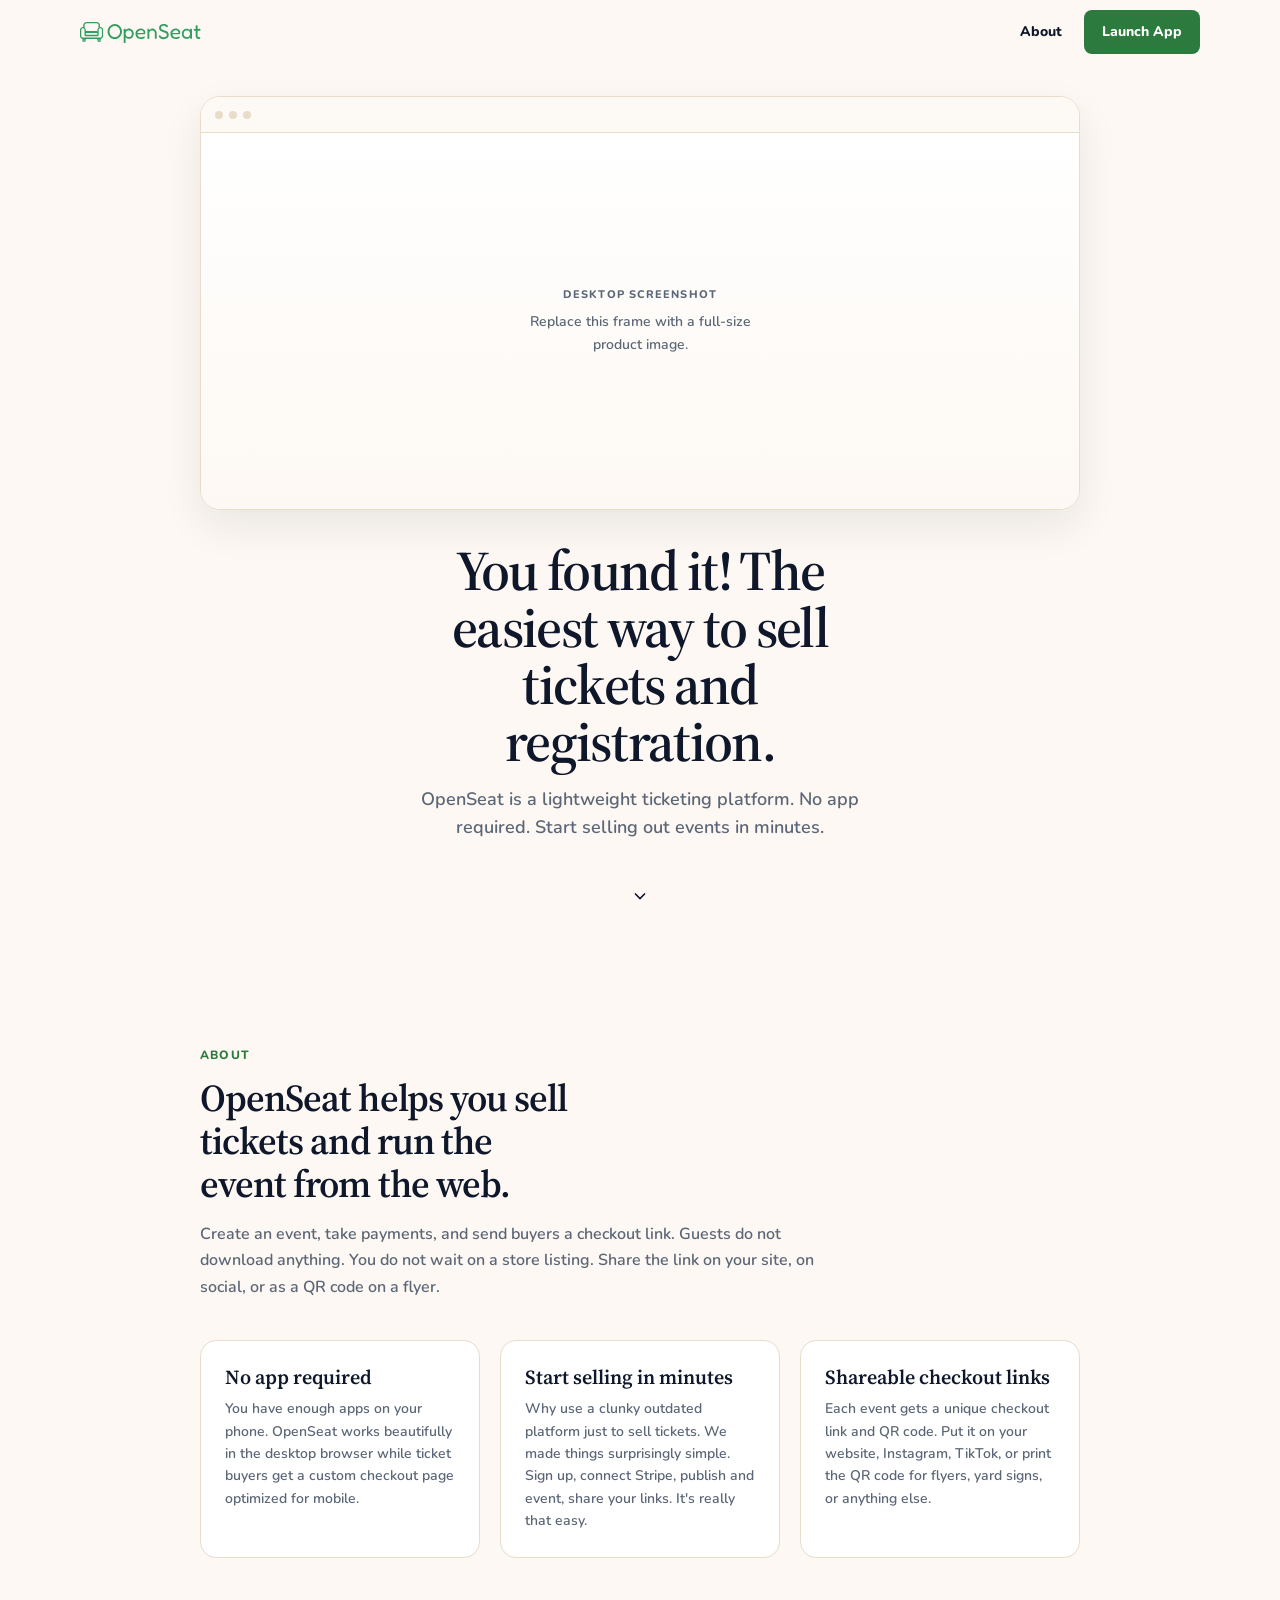
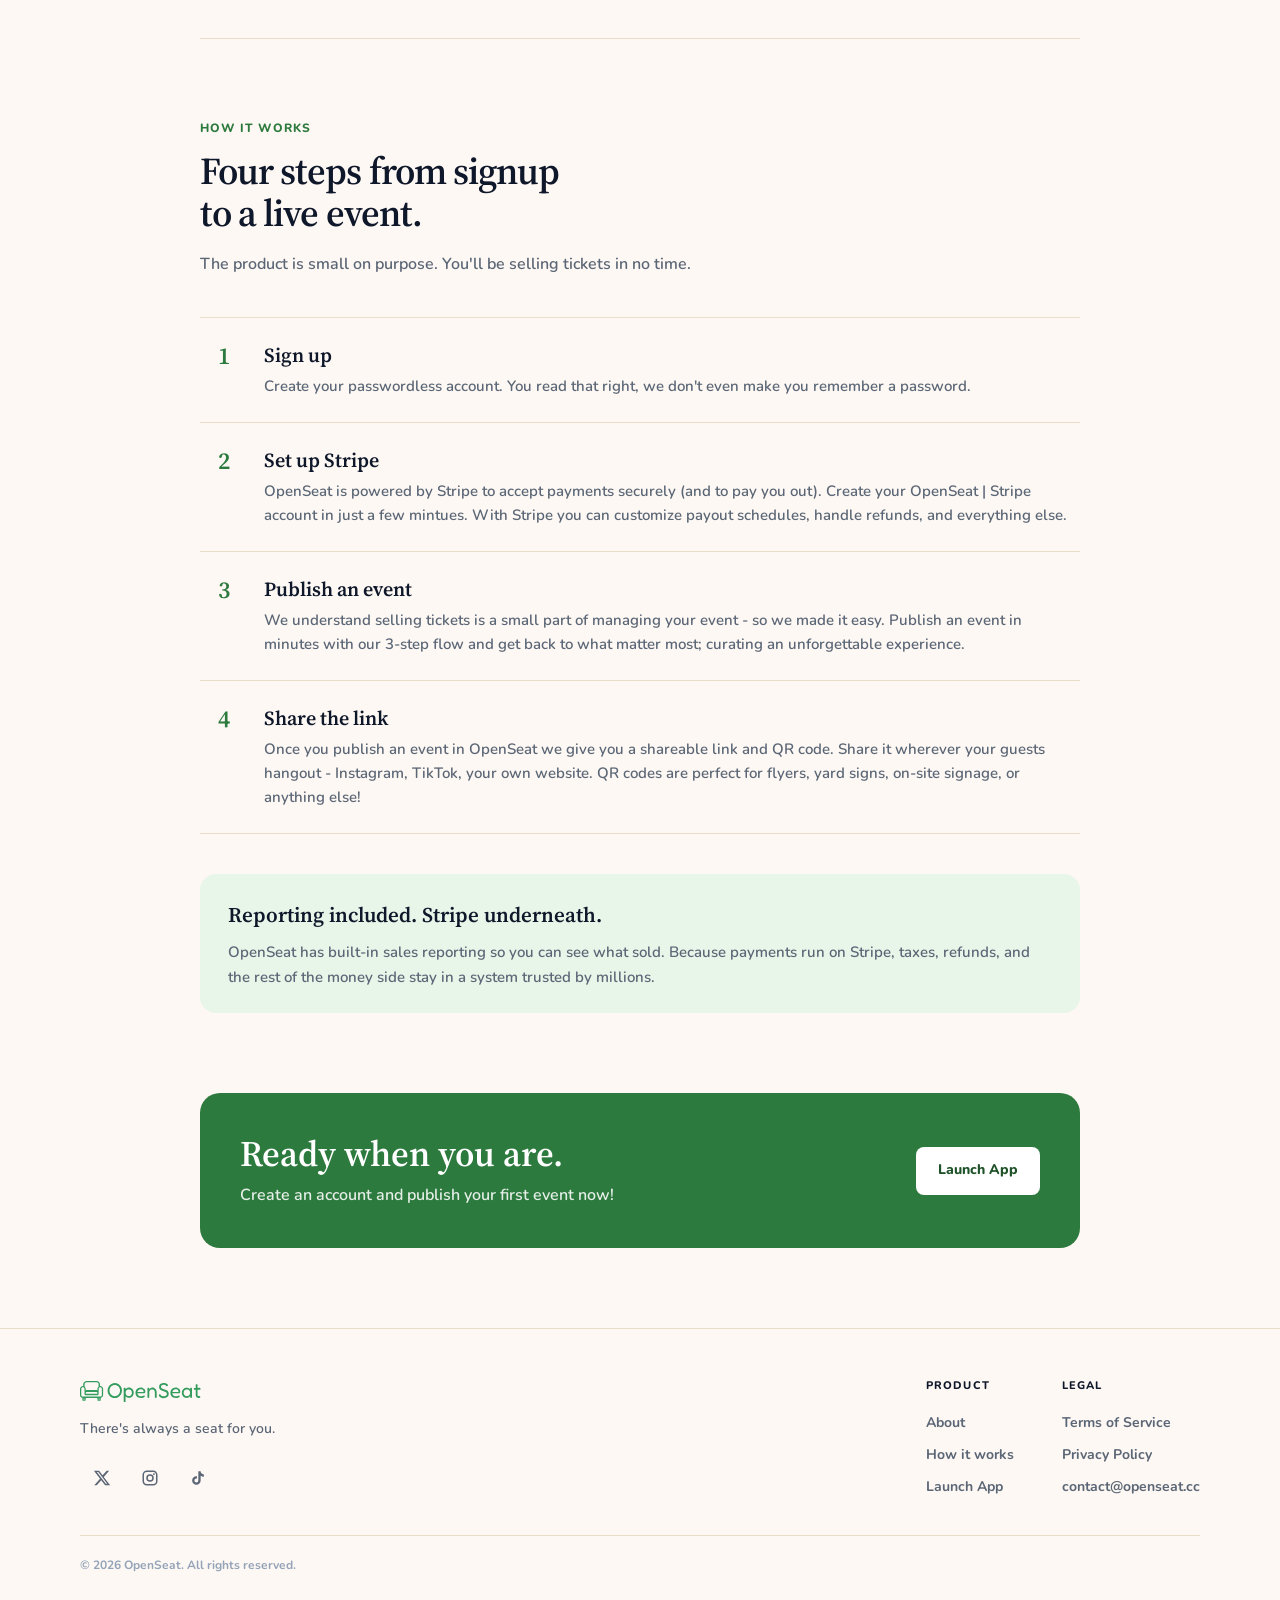
==== index.html @ 847817eb "Refresh homepage marketing copy and remove unused docs. Update hero, value props, and how-it-works t" ====
<!DOCTYPE html>
<html lang="en">
<head>
    <script async src="https://www.googletagmanager.com/gtag/js?id=G-BRN6K1R4JL"></script>
    <script>
      window.dataLayer = window.dataLayer || [];
      function gtag(){dataLayer.push(arguments);}
      gtag('js', new Date());
      gtag('config', 'G-BRN6K1R4JL');
    </script>
    <meta charset="UTF-8">
    <meta name="viewport" content="width=device-width, initial-scale=1.0">
    <meta name="description" content="OpenSeat is ticketing for event organizers. No app required. Start selling in minutes with shareable checkout links, powered by Stripe.">

    <meta property="og:type" content="website">
    <meta property="og:url" content="https://openseat.cc/">
    <meta property="og:title" content="OpenSeat — Sell tickets and registration">
    <meta property="og:description" content="Start selling tickets in minutes. Share checkout links for your events. Built-in reporting, powered by Stripe.">
    <meta property="og:image" content="https://openseat.cc/assets/images/og-image.png">
    <meta property="og:image:width" content="1200">
    <meta property="og:image:height" content="630">
    <meta property="og:site_name" content="OpenSeat">

    <meta name="twitter:card" content="summary_large_image">
    <meta name="twitter:url" content="https://openseat.cc/">
    <meta name="twitter:title" content="OpenSeat — Sell tickets and registration">
    <meta name="twitter:description" content="Start selling tickets in minutes. Share checkout links for your events. Built-in reporting, powered by Stripe.">
    <meta name="twitter:image" content="https://openseat.cc/assets/images/og-image.png">

    <title>OpenSeat — Sell tickets and registration. No app required.</title>

    <link rel="icon" type="image/x-icon" href="/favicon.ico">
    <link rel="icon" type="image/png" href="assets/images/Official.png">
    <link rel="apple-touch-icon" href="assets/images/Official.png">

    <link rel="preconnect" href="https://fonts.googleapis.com">
    <link rel="preconnect" href="https://fonts.gstatic.com" crossorigin>
    <link href="https://fonts.googleapis.com/css2?family=Nunito:wght@400;500;600;700;800&family=Source+Serif+Pro:ital,wght@0,400;0,600;0,700;1,400&display=swap" rel="stylesheet">
    <link rel="stylesheet" href="css/site.css">
    <link rel="stylesheet" href="css/home.css">
</head>
<body>
    <a class="skip-link" href="#about">Skip to content</a>

    <nav class="site-nav" aria-label="Primary">
        <div class="nav-inner">
            <a href="/" class="logo">
                <img src="assets/images/new_logo.svg" alt="OpenSeat">
            </a>
            <ul class="nav-actions">
                <li><a class="nav-link" href="#about">About</a></li>
                <li><a class="btn btn-primary" href="https://app.openseat.cc">Launch App</a></li>
            </ul>
        </div>
    </nav>

    <header class="hero">
        <div class="hero-shot" role="img" aria-label="Placeholder for a desktop screenshot of OpenSeat">
            <div class="hero-shot-chrome" aria-hidden="true">
                <span></span><span></span><span></span>
            </div>
            <div class="hero-shot-body">
                <p class="hero-shot-label">Desktop screenshot</p>
                <p class="hero-shot-hint">Replace this frame with a full-size product image.</p>
            </div>
        </div>
        <h1>You found it! The easiest way to sell tickets and registration.</h1>
        <p class="hero-lede">OpenSeat is a lightweight ticketing platform. No app required. Start selling out events in minutes.</p>
        <a class="scroll-hint" href="#about" aria-label="Scroll to about">
            <svg width="20" height="20" viewBox="0 0 24 24" fill="none" stroke="currentColor" stroke-width="2" aria-hidden="true">
                <path d="M6 9l6 6 6-6"/>
            </svg>
        </a>
    </header>

    <main>
        <section class="section" id="about">
            <p class="eyebrow">About</p>
            <h2>OpenSeat helps you sell tickets and run the event from the web.</h2>
            <p class="section-copy">Create an event, take payments, and send buyers a checkout link. Guests do not download anything. You do not wait on a store listing. Share the link on your site, on social, or as a QR code on a flyer.</p>

            <div class="value-grid">
                <article class="value-card">
                    <h3>No app required</h3>
                    <p>You have enough apps on your phone. OpenSeat works beautifully in the desktop browser while ticket buyers get a custom checkout page optimized for mobile. </p>
                </article>
                <article class="value-card">
                    <h3>Start selling in minutes</h3>
                    <p>Why use a clunky outdated platform just to sell tickets. We made things surprisingly simple. Sign up, connect Stripe, publish and event, share your links. It's really that easy.</p>
                </article>
                <article class="value-card">
                    <h3>Shareable checkout links</h3>
                    <p>Each event gets a unique checkout link and QR code. Put it on your website, Instagram, TikTok, or print the QR code for flyers, yard signs, or anything else.</p>
                </article>
            </div>
        </section>

        <section class="section" id="how">
            <p class="eyebrow">How it works</p>
            <h2>Four steps from signup to a live event.</h2>
            <p class="section-copy">The product is small on purpose. You'll be selling tickets in no time.</p>

            <ol class="steps">
                <li class="step">
                    <span class="step-num" aria-hidden="true">1</span>
                    <div>
                        <h3>Sign up</h3>
                        <p>Create your passwordless account. You read that right, we don't even make you remember a password.</p>
                    </div>
                </li>
                <li class="step">
                    <span class="step-num" aria-hidden="true">2</span>
                    <div>
                        <h3>Set up Stripe</h3>
                        <p>OpenSeat is powered by Stripe to accept payments securely (and to pay you out). Create your OpenSeat | Stripe account in just a few mintues. With Stripe you can customize payout schedules, handle refunds, and everything else.</p>
                    </div>
                </li>
                <li class="step">
                    <span class="step-num" aria-hidden="true">3</span>
                    <div>
                        <h3>Publish an event</h3>
                        <p>We understand selling tickets is a small part of managing your event - so we made it easy. Publish an event in minutes with our 3-step flow and get back to what matter most; curating an unforgettable experience.</p>
                    </div>
                </li>
                <li class="step">
                    <span class="step-num" aria-hidden="true">4</span>
                    <div>
                        <h3>Share the link</h3>
                        <p>Once you publish an event in OpenSeat we give you a shareable link and QR code. Share it wherever your guests hangout - Instagram, TikTok, your own website. QR codes are perfect for flyers, yard signs, on-site signage, or anything else!</p>
                    </div>
                </li>
            </ol>

            <aside class="stripe-note">
                <h3>Reporting included. Stripe underneath.</h3>
                <p>OpenSeat has built-in sales reporting so you can see what sold. Because payments run on Stripe, taxes, refunds, and the rest of the money side stay in a system trusted by millions.</p>
            </aside>
        </section>

        <section class="cta-band" aria-labelledby="cta-heading">
            <div>
                <h2 id="cta-heading">Ready when you are.</h2>
                <p>Create an account and publish your first event now!</p>
            </div>
            <a class="btn btn-primary btn-lg" href="https://app.openseat.cc">Launch App</a>
        </section>
    </main>

    <footer class="site-footer">
        <div class="footer-inner">
            <div class="footer-brand">
                <a href="/" class="logo">
                    <img src="assets/images/new_logo.svg" alt="OpenSeat">
                </a>
                <p>There's always a seat for you.</p>
                <div class="social-links">
                    <a href="https://x.com/OpenSeatHQ" aria-label="OpenSeat on X">
                        <svg width="18" height="18" viewBox="0 0 24 24" fill="currentColor" aria-hidden="true">
                            <path d="M18.244 2.25h3.308l-7.227 8.26 8.502 11.24H16.17l-5.214-6.817L4.99 21.75H1.68l7.73-8.835L1.254 2.25H8.08l4.713 6.231zm-1.161 17.52h1.833L7.084 4.126H5.117z"/>
                        </svg>
                    </a>
                    <a href="https://www.instagram.com/openseatofficial/" aria-label="OpenSeat on Instagram">
                        <svg width="18" height="18" viewBox="0 0 24 24" fill="currentColor" aria-hidden="true">
                            <path d="M7.8,2H16.2C19.4,2 22,4.6 22,7.8V16.2A5.8,5.8 0 0,1 16.2,22H7.8C4.6,22 2,19.4 2,16.2V7.8A5.8,5.8 0 0,1 7.8,2M7.6,4A3.6,3.6 0 0,0 4,7.6V16.4C4,18.39 5.61,20 7.6,20H16.4A3.6,3.6 0 0,0 20,16.4V7.6C20,5.61 18.39,4 16.4,4H7.6M17.25,5.5A1.25,1.25 0 0,1 18.5,6.75A1.25,1.25 0 0,1 17.25,8A1.25,1.25 0 0,1 16,6.75A1.25,1.25 0 0,1 17.25,5.5M12,7A5,5 0 0,1 17,12A5,5 0 0,1 12,17A5,5 0 0,1 7,12A5,5 0 0,1 12,7M12,9A3,3 0 0,0 9,12A3,3 0 0,0 12,15A3,3 0 0,0 15,12A3,3 0 0,0 12,9Z"/>
                        </svg>
                    </a>
                    <a href="http://www.tiktok.com/@openseathq" aria-label="OpenSeat on TikTok">
                        <svg width="18" height="18" viewBox="0 0 24 24" fill="currentColor" aria-hidden="true">
                            <path d="M16.6 5.82s.51.5 0 0A4.278 4.278 0 0 1 15.54 3h-3.09v12.4a2.592 2.592 0 0 1-2.59 2.5c-1.42 0-2.6-1.16-2.6-2.6 0-1.72 1.66-3.01 3.37-2.48V9.66c-3.45-.46-6.47 2.22-6.47 5.64 0 3.33 2.76 5.7 5.69 5.7 3.14 0 5.69-2.55 5.69-5.7V9.01a7.35 7.35 0 0 0 4.3 1.38V7.3s-1.88.09-3.24-1.48z"/>
                        </svg>
                    </a>
                </div>
            </div>
            <div class="footer-links">
                <div class="footer-col">
                    <h2>Product</h2>
                    <ul>
                        <li><a href="#about">About</a></li>
                        <li><a href="#how">How it works</a></li>
                        <li><a href="https://app.openseat.cc">Launch App</a></li>
                    </ul>
                </div>
                <div class="footer-col">
                    <h2>Legal</h2>
                    <ul>
                        <li><a href="terms-of-service.html">Terms of Service</a></li>
                        <li><a href="privacy-policy.html">Privacy Policy</a></li>
                        <li><a href="mailto:contact@openseat.cc">contact@openseat.cc</a></li>
                    </ul>
                </div>
            </div>
        </div>
        <p class="footer-bottom">© 2026 OpenSeat. All rights reserved.</p>
    </footer>
</body>
</html>
---- css/site.css ----
/* OpenSeat marketing site — tokens from docs/OPENSEAT_DESIGN_SYSTEM.md */

:root {
    --green-700: #1f5229;
    --green-600: #2d7a3e;
    --green-100: #e8f5e9;
    --blue-600: #2563eb;
    --blue-050: #eff6ff;
    --cream-050: #fdf8f3;
    --white: #ffffff;
    --ink-900: #0f172a;
    --slate-600: #5b6676;
    --slate-400: #94a3b8;
    --sand-200: #e7ddc9;
    --control-border: #8290a3;

    --bg: var(--cream-050);
    --surface: var(--white);
    --text: var(--ink-900);
    --text-secondary: var(--slate-600);
    --primary: var(--green-600);
    --primary-dark: var(--green-700);
    --link: var(--blue-600);
    --border: var(--sand-200);

    --radius-control: 8px;
    --radius-card: 16px;
    --radius-panel: 20px;

    --font-serif: "Source Serif Pro", Georgia, serif;
    --font-sans: "Nunito", system-ui, sans-serif;

    --nav-h: 64px;
    --space-page: clamp(1.25rem, 5vw, 3rem);
}

*,
*::before,
*::after {
    box-sizing: border-box;
    margin: 0;
    padding: 0;
}

html {
    scroll-behavior: smooth;
}

@media (prefers-reduced-motion: reduce) {
    html {
        scroll-behavior: auto;
    }

    *,
    *::before,
    *::after {
        animation-duration: 0.01ms !important;
        animation-iteration-count: 1 !important;
        transition-duration: 0.01ms !important;
        scroll-behavior: auto !important;
    }
}

body {
    min-width: 320px;
    color: var(--text);
    background: var(--bg);
    font-family: var(--font-sans);
    font-size: 16px;
    font-weight: 600;
    line-height: 1.6;
}

img {
    max-width: 100%;
    height: auto;
}

a {
    color: inherit;
}

.skip-link {
    position: fixed;
    top: 10px;
    left: 12px;
    z-index: 5000;
    padding: 10px 14px;
    border-radius: var(--radius-control);
    color: var(--white);
    background: var(--link);
    font-size: 13px;
    font-weight: 800;
    text-decoration: none;
    transform: translateY(-160%);
    transition: transform 120ms ease;
}

.skip-link:focus {
    transform: translateY(0);
}

:focus-visible {
    outline: 2px solid var(--link);
    outline-offset: 3px;
}

.site-nav {
    position: fixed;
    top: 0;
    left: 0;
    right: 0;
    z-index: 100;
    height: var(--nav-h);
    background: color-mix(in srgb, var(--bg) 88%, transparent);
    backdrop-filter: blur(12px);
}

.nav-inner {
    display: flex;
    align-items: center;
    justify-content: space-between;
    width: min(1120px, calc(100% - 2 * var(--space-page)));
    height: 100%;
    margin: 0 auto;
}

.logo {
    display: flex;
    align-items: center;
    text-decoration: none;
}

.logo img {
    height: 28px;
    width: auto;
}

.nav-actions {
    display: flex;
    align-items: center;
    gap: 8px;
    list-style: none;
}

.nav-link {
    display: inline-flex;
    align-items: center;
    min-height: 44px;
    padding: 0 14px;
    color: var(--text);
    font-size: 14px;
    font-weight: 800;
    text-decoration: none;
    border-radius: var(--radius-control);
    transition: color 180ms ease, background 180ms ease;
}

.nav-link:hover {
    color: var(--primary);
    background: color-mix(in srgb, var(--green-100) 70%, transparent);
}

.btn {
    display: inline-flex;
    align-items: center;
    justify-content: center;
    min-height: 44px;
    padding: 0 18px;
    border: 0;
    border-radius: var(--radius-control);
    font-family: var(--font-sans);
    font-size: 14px;
    font-weight: 800;
    line-height: 1.2;
    text-decoration: none;
    cursor: pointer;
    transition: background 160ms ease, color 160ms ease, transform 160ms ease;
}

.btn:active {
    transform: translateY(1px);
}

.btn-primary {
    color: var(--white);
    background: var(--primary);
}

.btn-primary:hover {
    background: var(--primary-dark);
    color: var(--white);
}

.btn-lg {
    min-height: 48px;
    padding: 0 22px;
}

.site-footer {
    padding: 48px var(--space-page) 32px;
    border-top: 1px solid var(--border);
}

.footer-inner {
    display: flex;
    flex-wrap: wrap;
    align-items: flex-start;
    justify-content: space-between;
    gap: 32px;
    width: min(1120px, 100%);
    margin: 0 auto;
}

.footer-brand p {
    max-width: 36ch;
    margin-top: 12px;
    color: var(--text-secondary);
    font-size: 14px;
    line-height: 1.65;
}

.footer-links {
    display: flex;
    flex-wrap: wrap;
    gap: 32px 48px;
}

.footer-col h2 {
    margin-bottom: 12px;
    color: var(--text);
    font-family: var(--font-sans);
    font-size: 11px;
    font-weight: 800;
    letter-spacing: 0.1em;
    text-transform: uppercase;
}

.footer-col ul {
    list-style: none;
}

.footer-col a {
    display: inline-flex;
    align-items: center;
    min-height: 32px;
    color: var(--text-secondary);
    font-size: 14px;
    font-weight: 700;
    text-decoration: none;
    transition: color 160ms ease;
}

.footer-col a:hover {
    color: var(--primary);
}

.social-links {
    display: flex;
    gap: 4px;
    margin-top: 16px;
}

.social-links a {
    display: inline-flex;
    align-items: center;
    justify-content: center;
    width: 44px;
    height: 44px;
    color: var(--text-secondary);
    border-radius: var(--radius-control);
    transition: color 160ms ease, background 160ms ease;
}

.social-links a:hover {
    color: var(--primary);
    background: var(--green-100);
}

.footer-bottom {
    width: min(1120px, 100%);
    margin: 32px auto 0;
    padding-top: 20px;
    border-top: 1px solid var(--border);
    color: var(--slate-400);
    font-size: 12px;
    font-weight: 700;
}

.legal-main {
    width: min(760px, calc(100% - 2 * var(--space-page)));
    margin: 0 auto;
    padding: calc(var(--nav-h) + 48px) 0 80px;
}

.legal-main h1 {
    margin-bottom: 8px;
    font-family: var(--font-serif);
    font-size: clamp(30px, 5vw, 38px);
    font-weight: 600;
    line-height: 1.08;
    letter-spacing: -0.025em;
}

.legal-main .meta,
.legal-main .effective-date {
    margin-bottom: 32px;
    color: var(--text-secondary);
    font-size: 14px;
}

.legal-main strong {
    color: var(--text);
}

.legal-main h2 {
    margin: 32px 0 12px;
    font-family: var(--font-serif);
    font-size: 22px;
    font-weight: 600;
    line-height: 1.25;
}

.legal-main h3 {
    margin: 24px 0 8px;
    font-family: var(--font-serif);
    font-size: 18px;
    font-weight: 600;
}

.legal-main p,
.legal-main li {
    color: var(--text-secondary);
    font-size: 15px;
    line-height: 1.65;
}

.legal-main p + p,
.legal-main ul {
    margin-top: 12px;
}

.legal-main ul,
.legal-main ol {
    padding-left: 1.25rem;
}

.legal-main a {
    color: var(--link);
}

.tos-tabs {
    display: flex;
    flex-wrap: wrap;
    gap: 8px;
    margin-bottom: 24px;
}

.tos-tab-btn {
    min-height: 44px;
    padding: 0 16px;
    border: 1px solid var(--border);
    border-radius: var(--radius-control);
    background: var(--surface);
    color: var(--text);
    font-family: var(--font-sans);
    font-size: 14px;
    font-weight: 800;
    cursor: pointer;
}

.tos-tab-btn:hover {
    border-color: var(--primary);
    color: var(--primary);
}

.tos-tab-btn.active,
.tos-tab-btn.is-active,
.tos-tab-btn[aria-selected="true"] {
    color: var(--white);
    background: var(--primary);
    border-color: var(--primary);
}

.tos-tab-btn.active:hover,
.tos-tab-btn.is-active:hover,
.tos-tab-btn[aria-selected="true"]:hover {
    color: var(--white);
    background: var(--primary-dark);
    border-color: var(--primary-dark);
}

.tos-content {
    display: none;
}

.tos-content.active,
.tos-content.is-active {
    display: block;
}
---- css/home.css ----
/* Homepage composition */

.hero {
    display: flex;
    flex-direction: column;
    align-items: center;
    justify-content: center;
    min-height: 100svh;
    padding: calc(var(--nav-h) + 32px) var(--space-page) 48px;
    text-align: center;
}

.hero-shot {
    width: min(880px, 100%);
    height: min(46svh, 420px);
    overflow: hidden;
    border: 1px solid var(--border);
    border-radius: var(--radius-panel);
    background: var(--surface);
    box-shadow: 0 16px 40px rgba(15, 23, 42, 0.08);
}

.hero-shot-chrome {
    display: flex;
    align-items: center;
    gap: 6px;
    height: 36px;
    padding: 0 14px;
    border-bottom: 1px solid var(--border);
    background: color-mix(in srgb, var(--cream-050) 80%, var(--white));
}

.hero-shot-chrome span {
    width: 8px;
    height: 8px;
    border-radius: 50%;
    background: var(--sand-200);
}

.hero-shot-body {
    display: flex;
    flex-direction: column;
    align-items: center;
    justify-content: center;
    gap: 8px;
    height: calc(100% - 36px);
    color: var(--slate-600);
    background:
        linear-gradient(180deg, var(--white) 0%, var(--cream-050) 100%);
}

.hero-shot-body img {
    width: 100%;
    height: 100%;
    object-fit: cover;
    object-position: top center;
}

.hero-shot-label {
    font-size: 11px;
    font-weight: 800;
    letter-spacing: 0.1em;
    text-transform: uppercase;
}

.hero-shot-hint {
    max-width: 28ch;
    font-size: 14px;
    font-weight: 600;
}

.hero h1 {
    max-width: 18ch;
    margin-top: 32px;
    font-family: var(--font-serif);
    font-size: clamp(40px, 7vw, 56px);
    font-weight: 600;
    line-height: 1.02;
    letter-spacing: -0.03em;
}

.hero-lede {
    max-width: 42ch;
    margin-top: 16px;
    color: var(--text-secondary);
    font-size: clamp(16px, 2vw, 18px);
    line-height: 1.55;
}

.scroll-hint {
    display: inline-flex;
    align-items: center;
    justify-content: center;
    width: 44px;
    height: 44px;
    margin-top: 32px;
    color: var(--text);
    text-decoration: none;
    transition: color 160ms ease, transform 160ms ease;
}

.scroll-hint:hover {
    color: var(--primary);
    transform: translateY(3px);
}

.scroll-hint svg {
    animation: hint-bob 1.8s ease-in-out infinite;
}

@keyframes hint-bob {
    0%,
    100% {
        transform: translateY(0);
    }
    50% {
        transform: translateY(5px);
    }
}

.section {
    width: min(880px, calc(100% - 2 * var(--space-page)));
    margin: 0 auto;
    padding: 80px 0;
    scroll-margin-top: calc(var(--nav-h) + 16px);
}

.section + .section {
    border-top: 1px solid var(--border);
}

.eyebrow {
    color: var(--primary);
    font-size: 12px;
    font-weight: 800;
    letter-spacing: 0.1em;
    text-transform: uppercase;
}

.section h2 {
    max-width: 20ch;
    margin-top: 12px;
    font-family: var(--font-serif);
    font-size: clamp(28px, 4vw, 38px);
    font-weight: 600;
    line-height: 1.12;
    letter-spacing: -0.025em;
}

.section-copy {
    max-width: 62ch;
    margin-top: 16px;
    color: var(--text-secondary);
    font-size: 16px;
    line-height: 1.65;
}

.value-grid {
    display: grid;
    gap: 16px;
    margin-top: 40px;
}

@media (min-width: 720px) {
    .value-grid {
        grid-template-columns: repeat(3, 1fr);
        gap: 20px;
    }
}

.value-card {
    padding: 24px;
    border: 1px solid var(--border);
    border-radius: var(--radius-card);
    background: var(--surface);
}

.value-card h3 {
    font-family: var(--font-serif);
    font-size: 20px;
    font-weight: 600;
    line-height: 1.25;
}

.value-card p {
    margin-top: 8px;
    color: var(--text-secondary);
    font-size: 14px;
    line-height: 1.6;
}

.steps {
    display: grid;
    gap: 0;
    margin-top: 40px;
    counter-reset: step;
}

.step {
    display: grid;
    grid-template-columns: 48px 1fr;
    gap: 16px;
    padding: 24px 0;
    border-top: 1px solid var(--border);
}

.step:last-child {
    border-bottom: 1px solid var(--border);
}

.step-num {
    display: flex;
    align-items: flex-start;
    justify-content: center;
    color: var(--primary);
    font-family: var(--font-serif);
    font-size: 24px;
    font-weight: 600;
    line-height: 1.2;
}

.step h3 {
    font-family: var(--font-serif);
    font-size: 20px;
    font-weight: 600;
    line-height: 1.3;
}

.step p {
    margin-top: 6px;
    color: var(--text-secondary);
    font-size: 15px;
    line-height: 1.6;
}

.stripe-note {
    margin-top: 40px;
    padding: 24px 28px;
    border-radius: var(--radius-card);
    background: var(--green-100);
}

.stripe-note h3 {
    font-family: var(--font-serif);
    font-size: 21px;
    font-weight: 600;
}

.stripe-note p {
    margin-top: 8px;
    color: var(--text-secondary);
    font-size: 15px;
    line-height: 1.65;
}

.cta-band {
    display: flex;
    flex-direction: column;
    align-items: flex-start;
    gap: 20px;
    width: min(880px, calc(100% - 2 * var(--space-page)));
    margin: 0 auto 80px;
    padding: 40px;
    border-radius: var(--radius-panel);
    background: var(--green-600);
    color: var(--white);
}

.cta-band h2 {
    font-family: var(--font-serif);
    font-size: clamp(28px, 4vw, 36px);
    font-weight: 600;
    line-height: 1.15;
}

.cta-band p {
    max-width: 46ch;
    margin-top: 8px;
    color: rgba(255, 255, 255, 0.88);
    font-size: 16px;
}

.cta-band .btn-primary {
    color: var(--green-700);
    background: var(--white);
}

.cta-band .btn-primary:hover {
    color: var(--green-700);
    background: var(--green-100);
}

@media (min-width: 640px) {
    .cta-band {
        flex-direction: row;
        align-items: center;
        justify-content: space-between;
    }
}
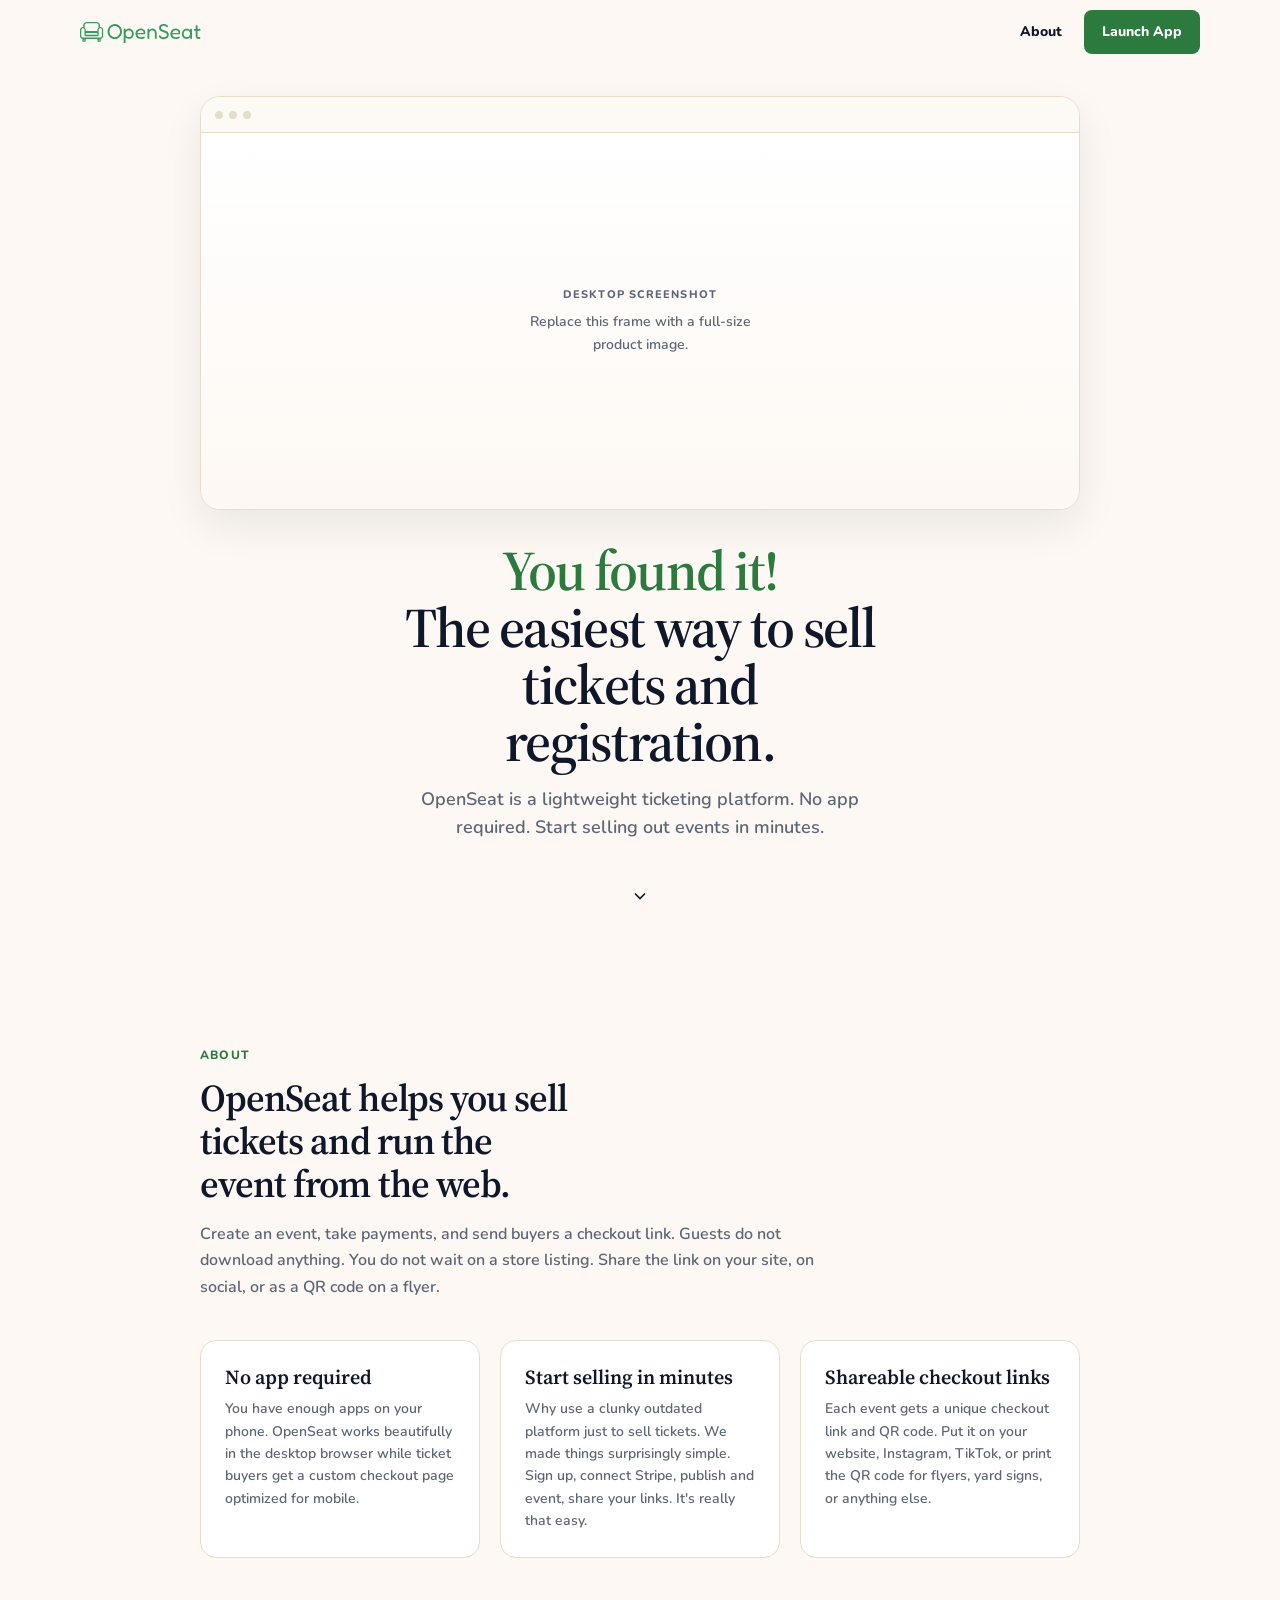
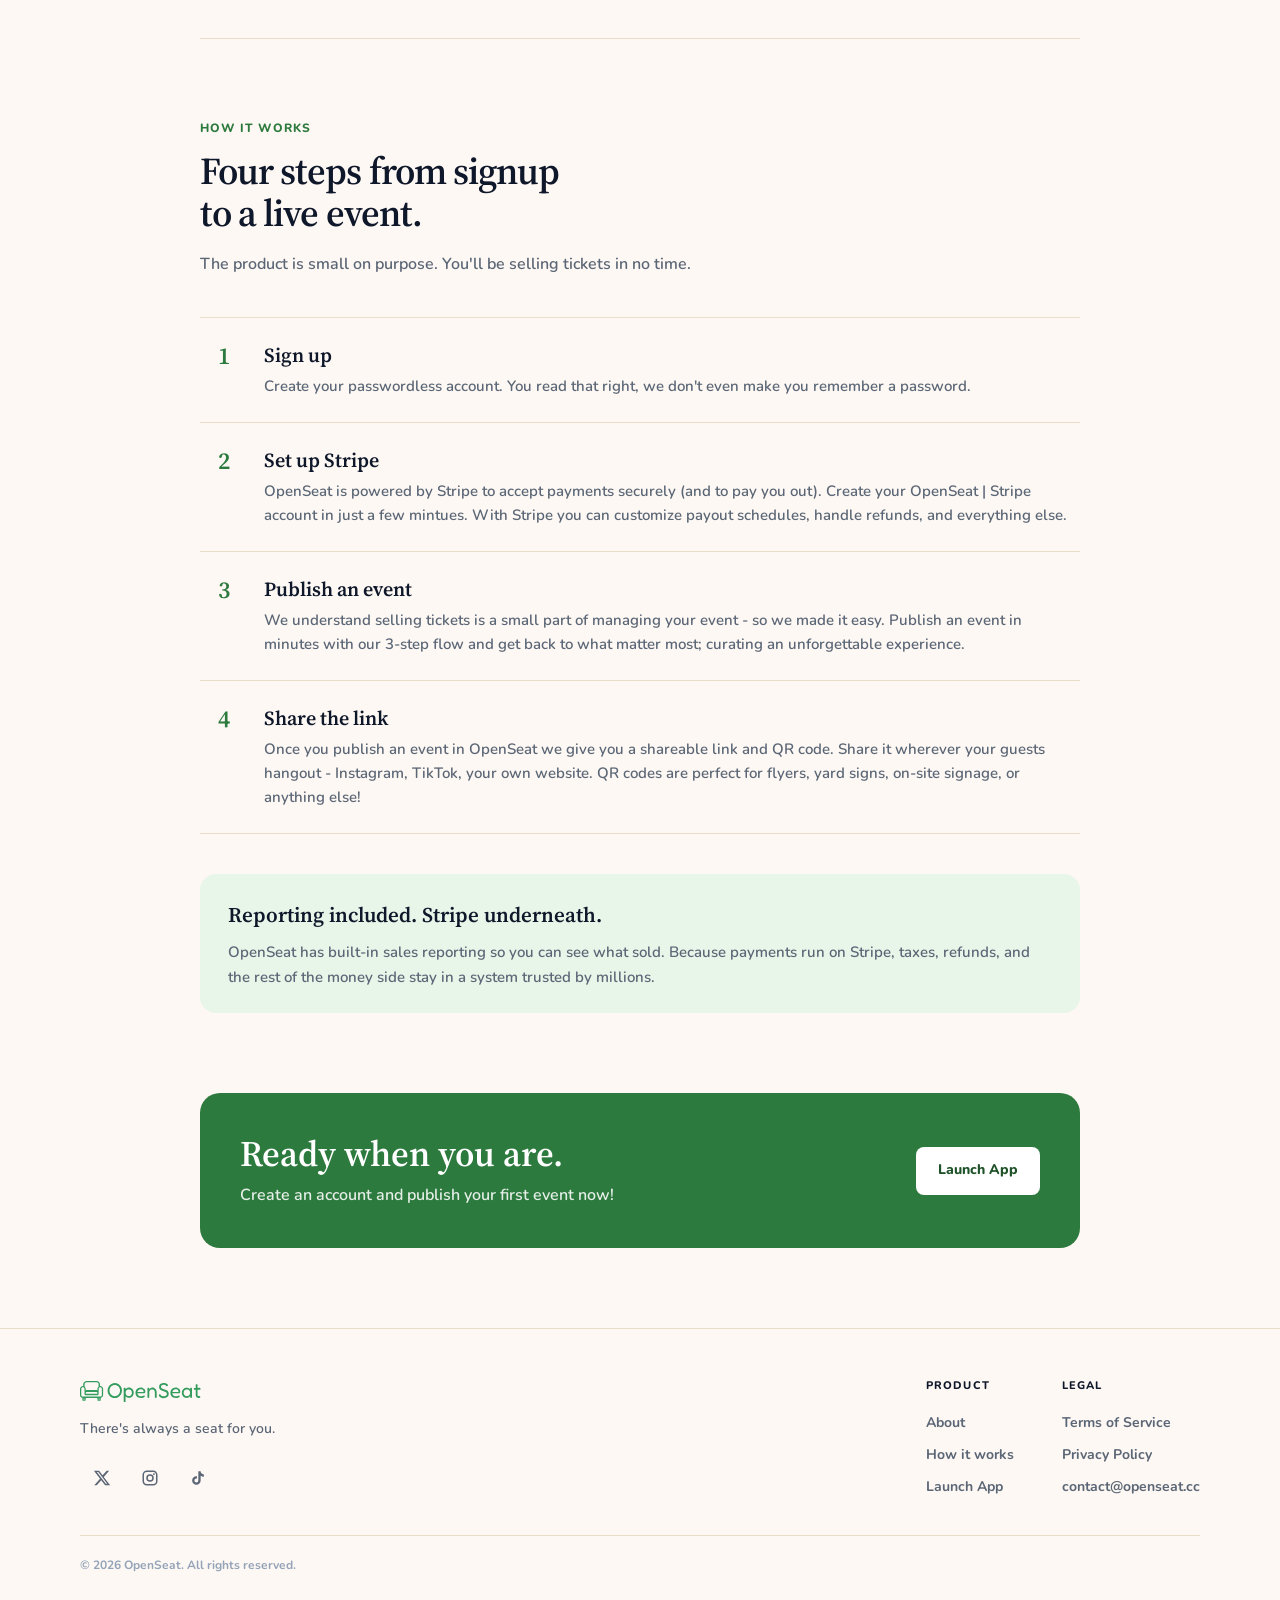
==== commit b13d2ef1: "Style the hero kicker as a green headline line. Split "You found it!" onto its own line in primary g" ====
--- a/index.html
+++ b/index.html
@@ -64,7 +64,10 @@
                 <p class="hero-shot-hint">Replace this frame with a full-size product image.</p>
             </div>
         </div>
-        <h1>You found it! The easiest way to sell tickets and registration.</h1>
+        <h1>
+            <span class="hero-kicker">You found it!</span>
+            The easiest way to sell tickets and registration.
+        </h1>
         <p class="hero-lede">OpenSeat is a lightweight ticketing platform. No app required. Start selling out events in minutes.</p>
         <a class="scroll-hint" href="#about" aria-label="Scroll to about">
             <svg width="20" height="20" viewBox="0 0 24 24" fill="none" stroke="currentColor" stroke-width="2" aria-hidden="true">
--- a/css/home.css
+++ b/css/home.css
@@ -77,6 +77,11 @@
     font-weight: 600;
     line-height: 1.02;
     letter-spacing: -0.03em;
+}
+
+.hero-kicker {
+    display: block;
+    color: var(--primary);
 }
 
 .hero-lede {
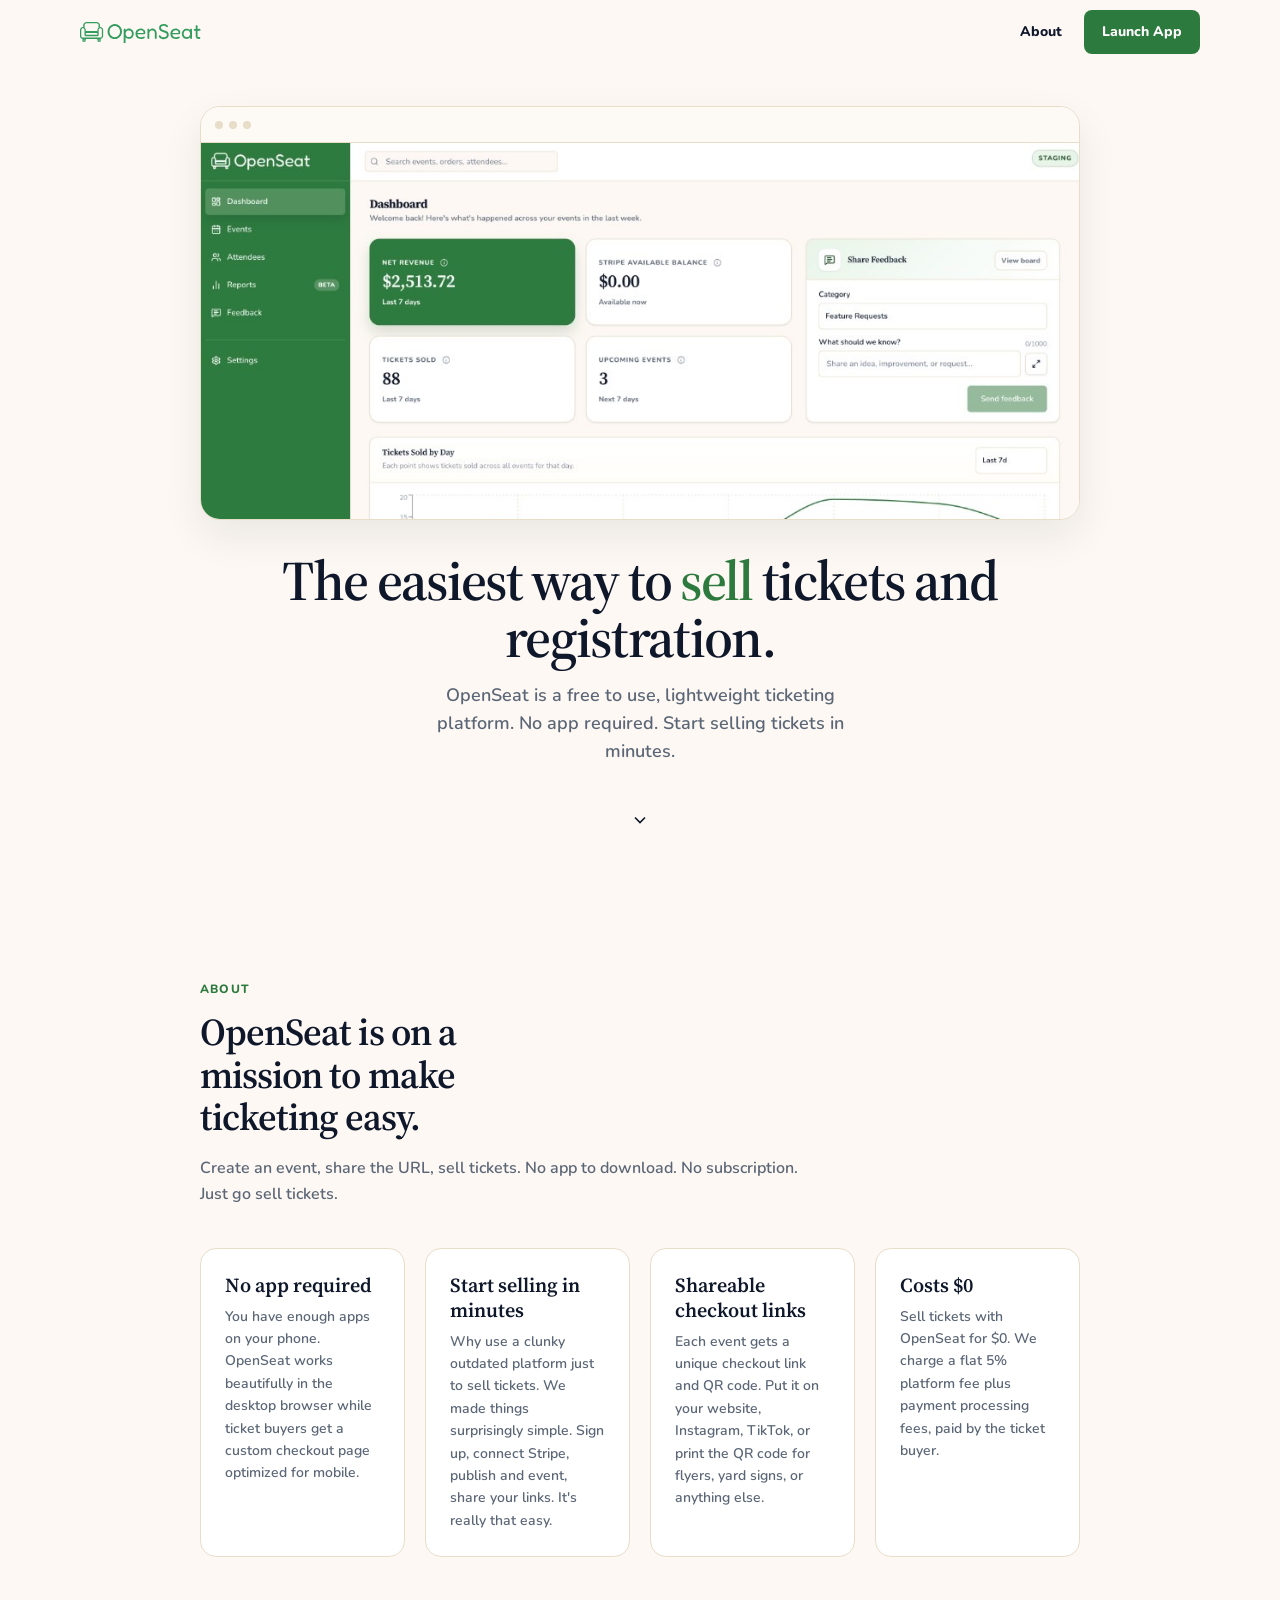
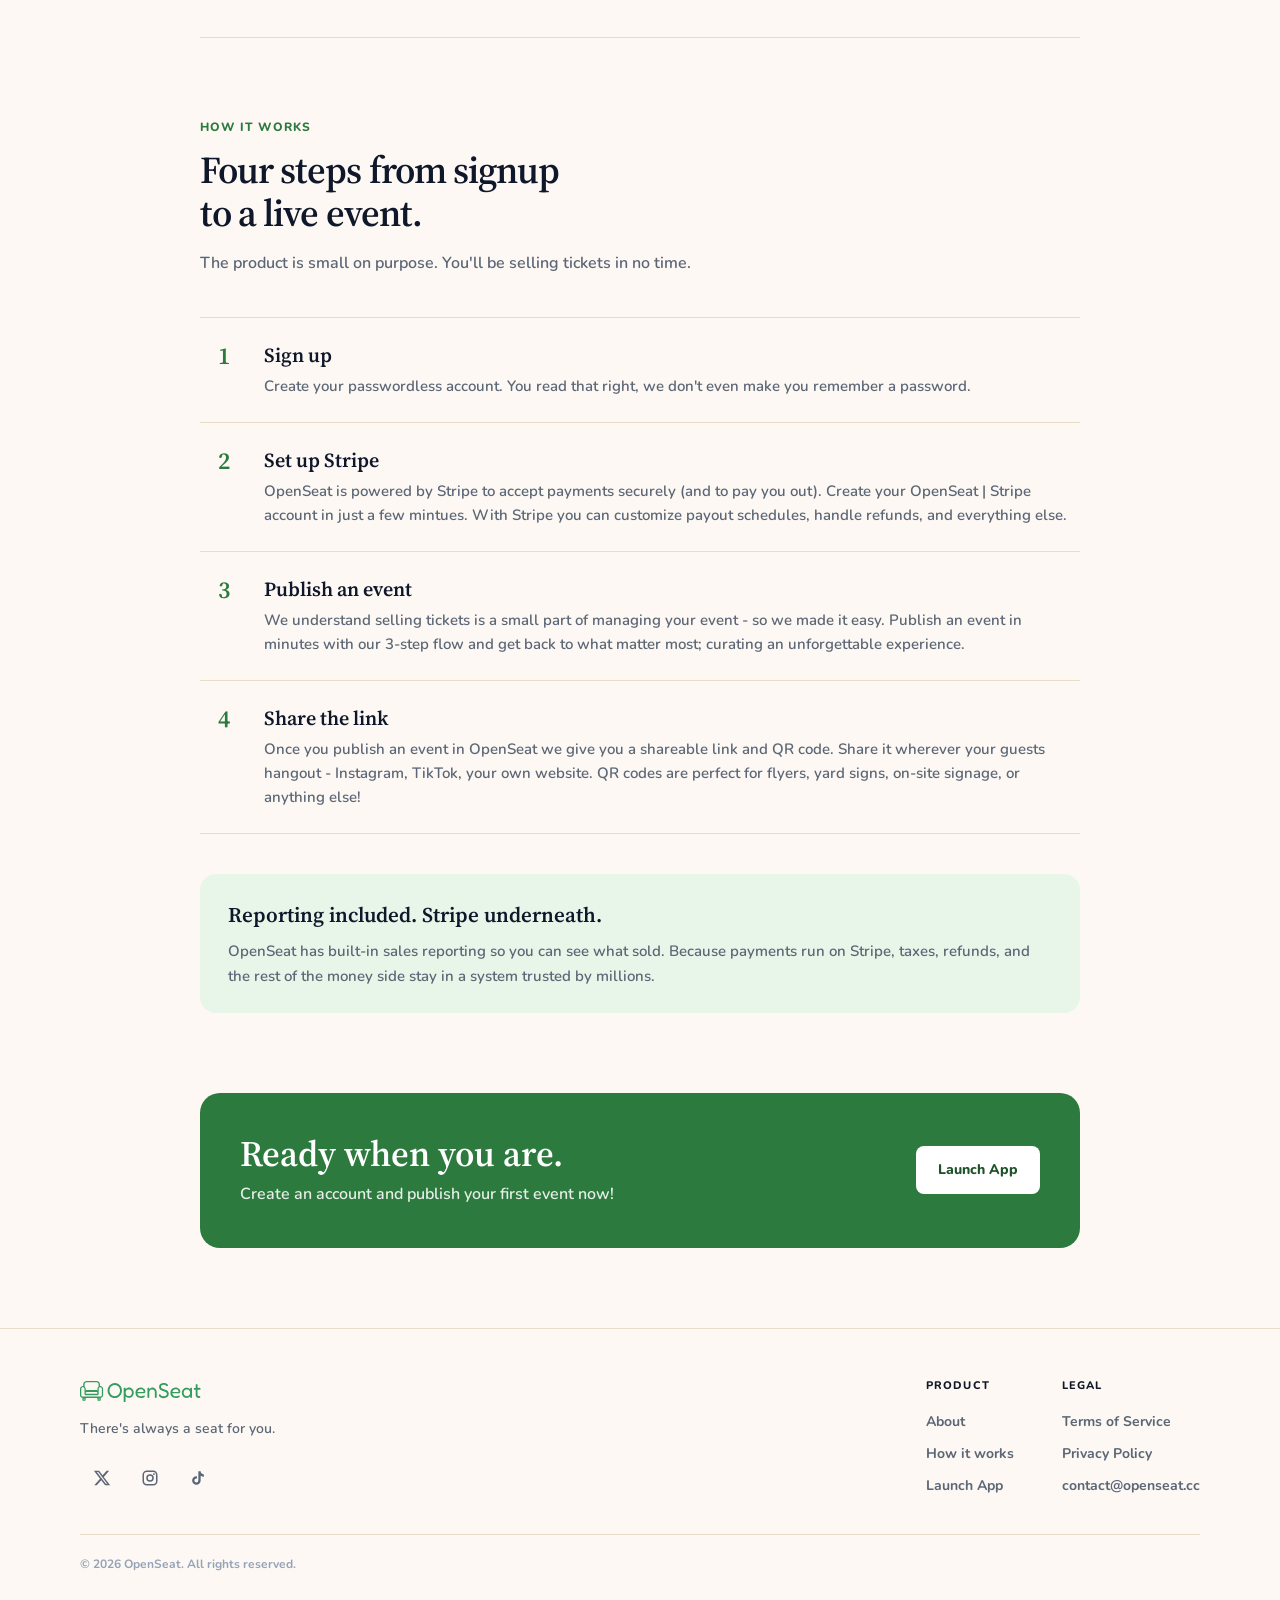
==== commit ad663f62: "Refresh the homepage hero with a real dashboard shot and pricing pitch. Replace the placeholder fram" ====
--- a/index.html
+++ b/index.html
@@ -55,20 +55,18 @@
     </nav>
 
     <header class="hero">
-        <div class="hero-shot" role="img" aria-label="Placeholder for a desktop screenshot of OpenSeat">
+        <div class="hero-shot">
             <div class="hero-shot-chrome" aria-hidden="true">
                 <span></span><span></span><span></span>
             </div>
             <div class="hero-shot-body">
-                <p class="hero-shot-label">Desktop screenshot</p>
-                <p class="hero-shot-hint">Replace this frame with a full-size product image.</p>
+                <img src="assets/images/dashboard-hero.jpg" alt="OpenSeat organizer dashboard showing revenue, tickets sold, and recent orders">
             </div>
         </div>
         <h1>
-            <span class="hero-kicker">You found it!</span>
-            The easiest way to sell tickets and registration.
+            The easiest way to <span class="hero-accent">sell</span> tickets and registration.
         </h1>
-        <p class="hero-lede">OpenSeat is a lightweight ticketing platform. No app required. Start selling out events in minutes.</p>
+        <p class="hero-lede">OpenSeat is a free to use, lightweight ticketing platform. No app required. Start selling tickets in minutes.</p>
         <a class="scroll-hint" href="#about" aria-label="Scroll to about">
             <svg width="20" height="20" viewBox="0 0 24 24" fill="none" stroke="currentColor" stroke-width="2" aria-hidden="true">
                 <path d="M6 9l6 6 6-6"/>
@@ -79,8 +77,8 @@
     <main>
         <section class="section" id="about">
             <p class="eyebrow">About</p>
-            <h2>OpenSeat helps you sell tickets and run the event from the web.</h2>
-            <p class="section-copy">Create an event, take payments, and send buyers a checkout link. Guests do not download anything. You do not wait on a store listing. Share the link on your site, on social, or as a QR code on a flyer.</p>
+            <h2>OpenSeat is on a mission to make ticketing easy.</h2>
+            <p class="section-copy">Create an event, share the URL, sell tickets. No app to download. No subscription. Just go sell tickets.</p>
 
             <div class="value-grid">
                 <article class="value-card">
@@ -94,6 +92,10 @@
                 <article class="value-card">
                     <h3>Shareable checkout links</h3>
                     <p>Each event gets a unique checkout link and QR code. Put it on your website, Instagram, TikTok, or print the QR code for flyers, yard signs, or anything else.</p>
+                </article>
+                <article class="value-card">
+                    <h3>Costs $0</h3>
+                    <p>Sell tickets with OpenSeat for $0. We charge a flat 5% platform fee plus payment processing fees, paid by the ticket buyer.</p>
                 </article>
             </div>
         </section>
--- a/css/home.css
+++ b/css/home.css
@@ -38,15 +38,9 @@
 }
 
 .hero-shot-body {
-    display: flex;
-    flex-direction: column;
-    align-items: center;
-    justify-content: center;
-    gap: 8px;
     height: calc(100% - 36px);
-    color: var(--slate-600);
-    background:
-        linear-gradient(180deg, var(--white) 0%, var(--cream-050) 100%);
+    overflow: hidden;
+    background: var(--cream-050);
 }
 
 .hero-shot-body img {
@@ -56,21 +50,8 @@
     object-position: top center;
 }
 
-.hero-shot-label {
-    font-size: 11px;
-    font-weight: 800;
-    letter-spacing: 0.1em;
-    text-transform: uppercase;
-}
-
-.hero-shot-hint {
-    max-width: 28ch;
-    font-size: 14px;
-    font-weight: 600;
-}
-
 .hero h1 {
-    max-width: 18ch;
+    max-width: 26ch;
     margin-top: 32px;
     font-family: var(--font-serif);
     font-size: clamp(40px, 7vw, 56px);
@@ -79,8 +60,7 @@
     letter-spacing: -0.03em;
 }
 
-.hero-kicker {
-    display: block;
+.hero-accent {
     color: var(--primary);
 }
 
@@ -168,8 +148,14 @@
 
 @media (min-width: 720px) {
     .value-grid {
-        grid-template-columns: repeat(3, 1fr);
+        grid-template-columns: repeat(2, 1fr);
         gap: 20px;
+    }
+}
+
+@media (min-width: 960px) {
+    .value-grid {
+        grid-template-columns: repeat(4, 1fr);
     }
 }
 
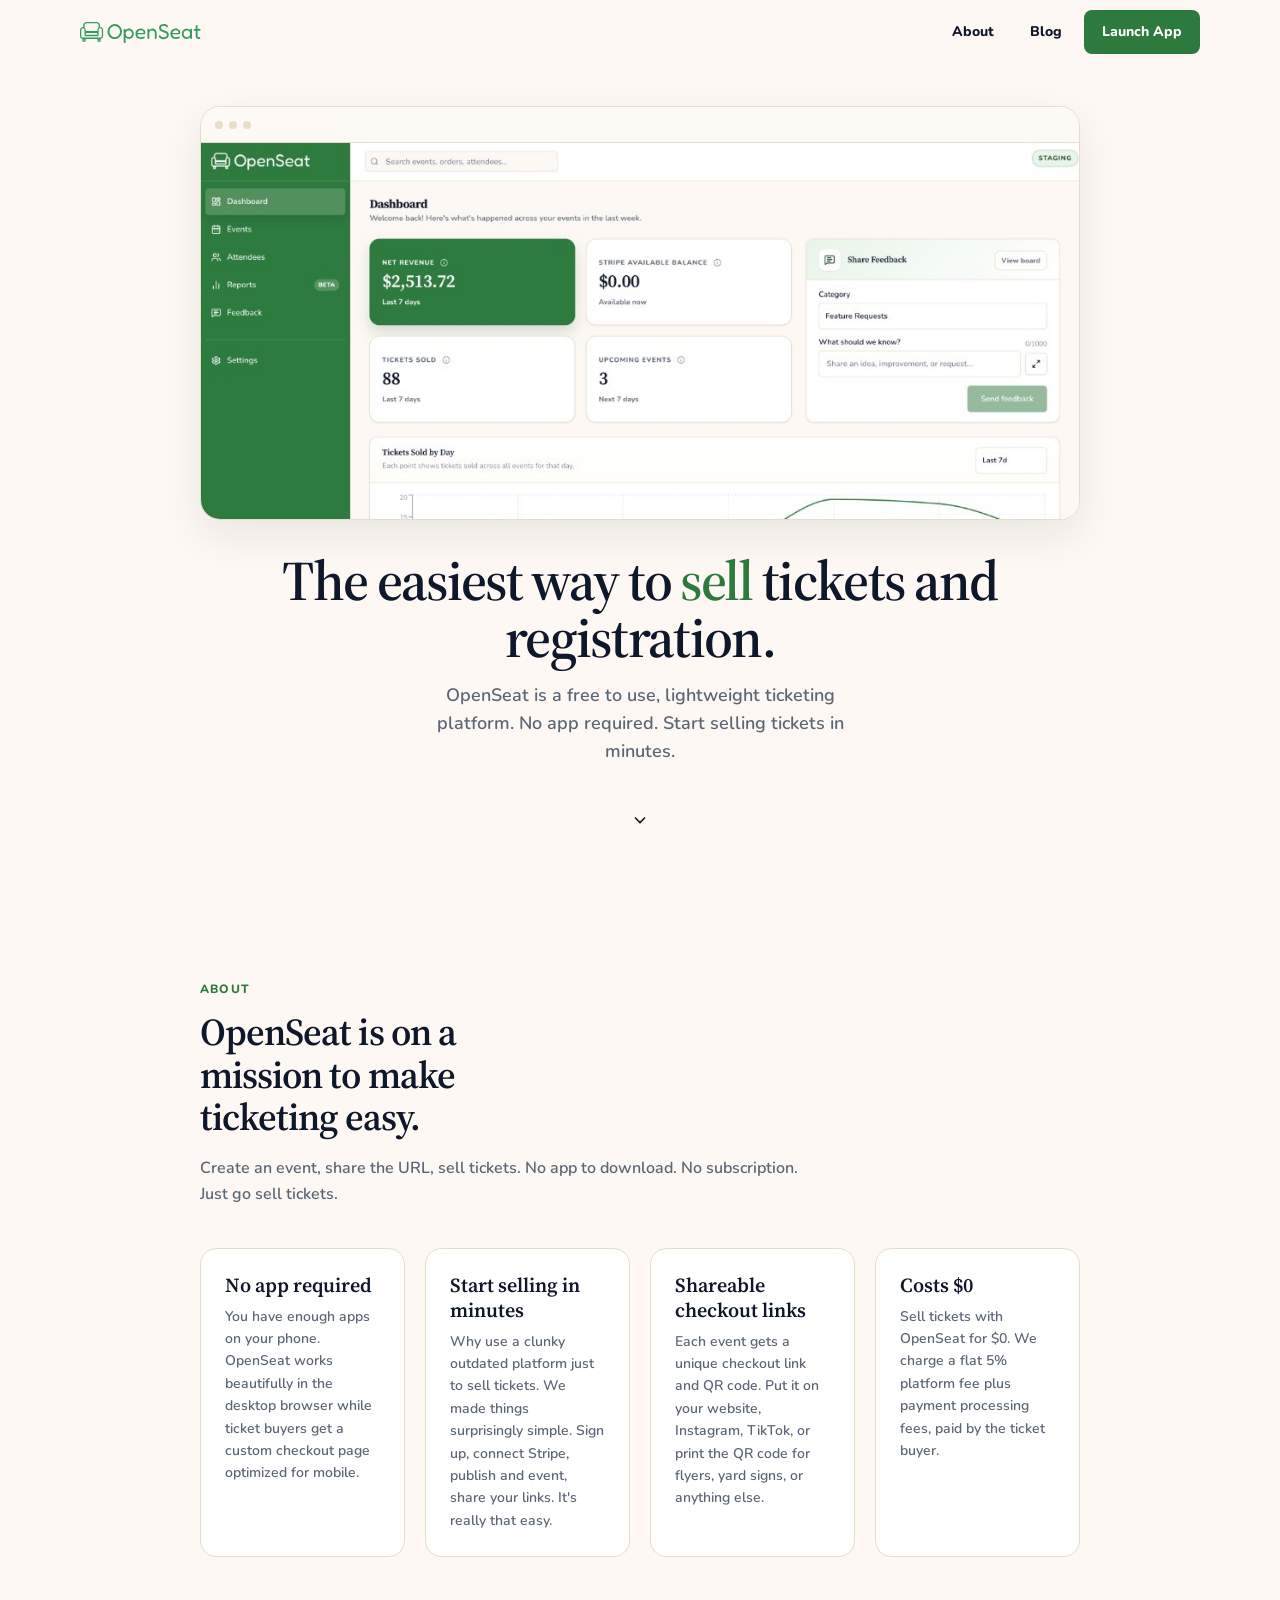
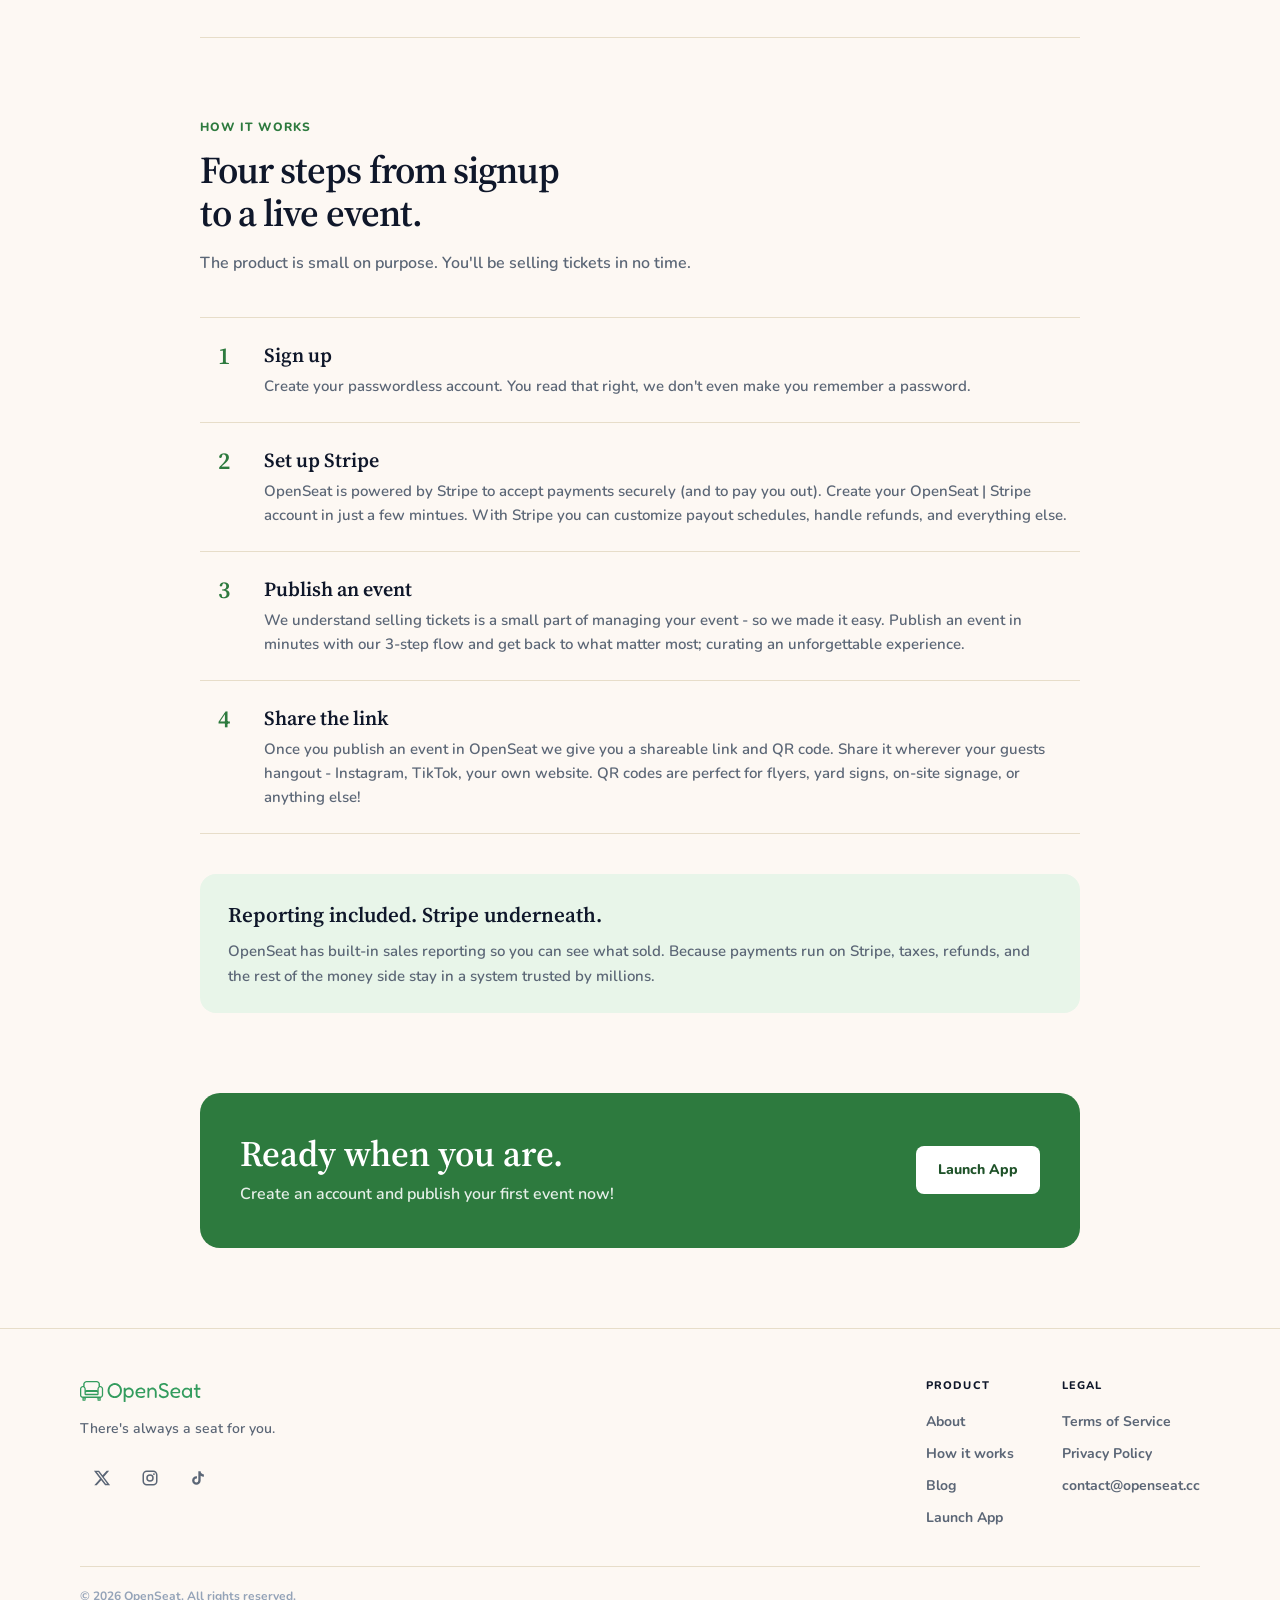
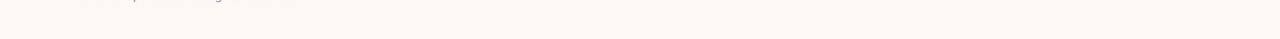
==== commit d2bef838: "Add Blog tab with UTM tracking article. Co-Authored-By: Claude Opus 5.5 <noreply@anthropic.com>" ====
--- a/index.html
+++ b/index.html
@@ -49,6 +49,7 @@
             </a>
             <ul class="nav-actions">
                 <li><a class="nav-link" href="#about">About</a></li>
+                <li><a class="nav-link" href="/blog/">Blog</a></li>
                 <li><a class="btn btn-primary" href="https://app.openseat.cc">Launch App</a></li>
             </ul>
         </div>
@@ -182,6 +183,7 @@
                     <ul>
                         <li><a href="#about">About</a></li>
                         <li><a href="#how">How it works</a></li>
+                        <li><a href="/blog/">Blog</a></li>
                         <li><a href="https://app.openseat.cc">Launch App</a></li>
                     </ul>
                 </div>
@@ -197,5 +199,6 @@
         </div>
         <p class="footer-bottom">© 2026 OpenSeat. All rights reserved.</p>
     </footer>
+    <script src="/js/analytics.js"></script>
 </body>
 </html>
--- a/css/site.css
+++ b/css/site.css
@@ -161,6 +161,31 @@
     background: color-mix(in srgb, var(--green-100) 70%, transparent);
 }
 
+.nav-link[aria-current="page"] {
+    color: var(--primary);
+}
+
+@media (max-width: 420px) {
+    .logo img {
+        height: 24px;
+    }
+
+    .nav-actions {
+        gap: 0;
+    }
+
+    .nav-link {
+        padding: 0 8px;
+        font-size: 13px;
+    }
+
+    .nav-actions .btn {
+        padding: 0 12px;
+        font-size: 13px;
+        white-space: nowrap;
+    }
+}
+
 .btn {
     display: inline-flex;
     align-items: center;
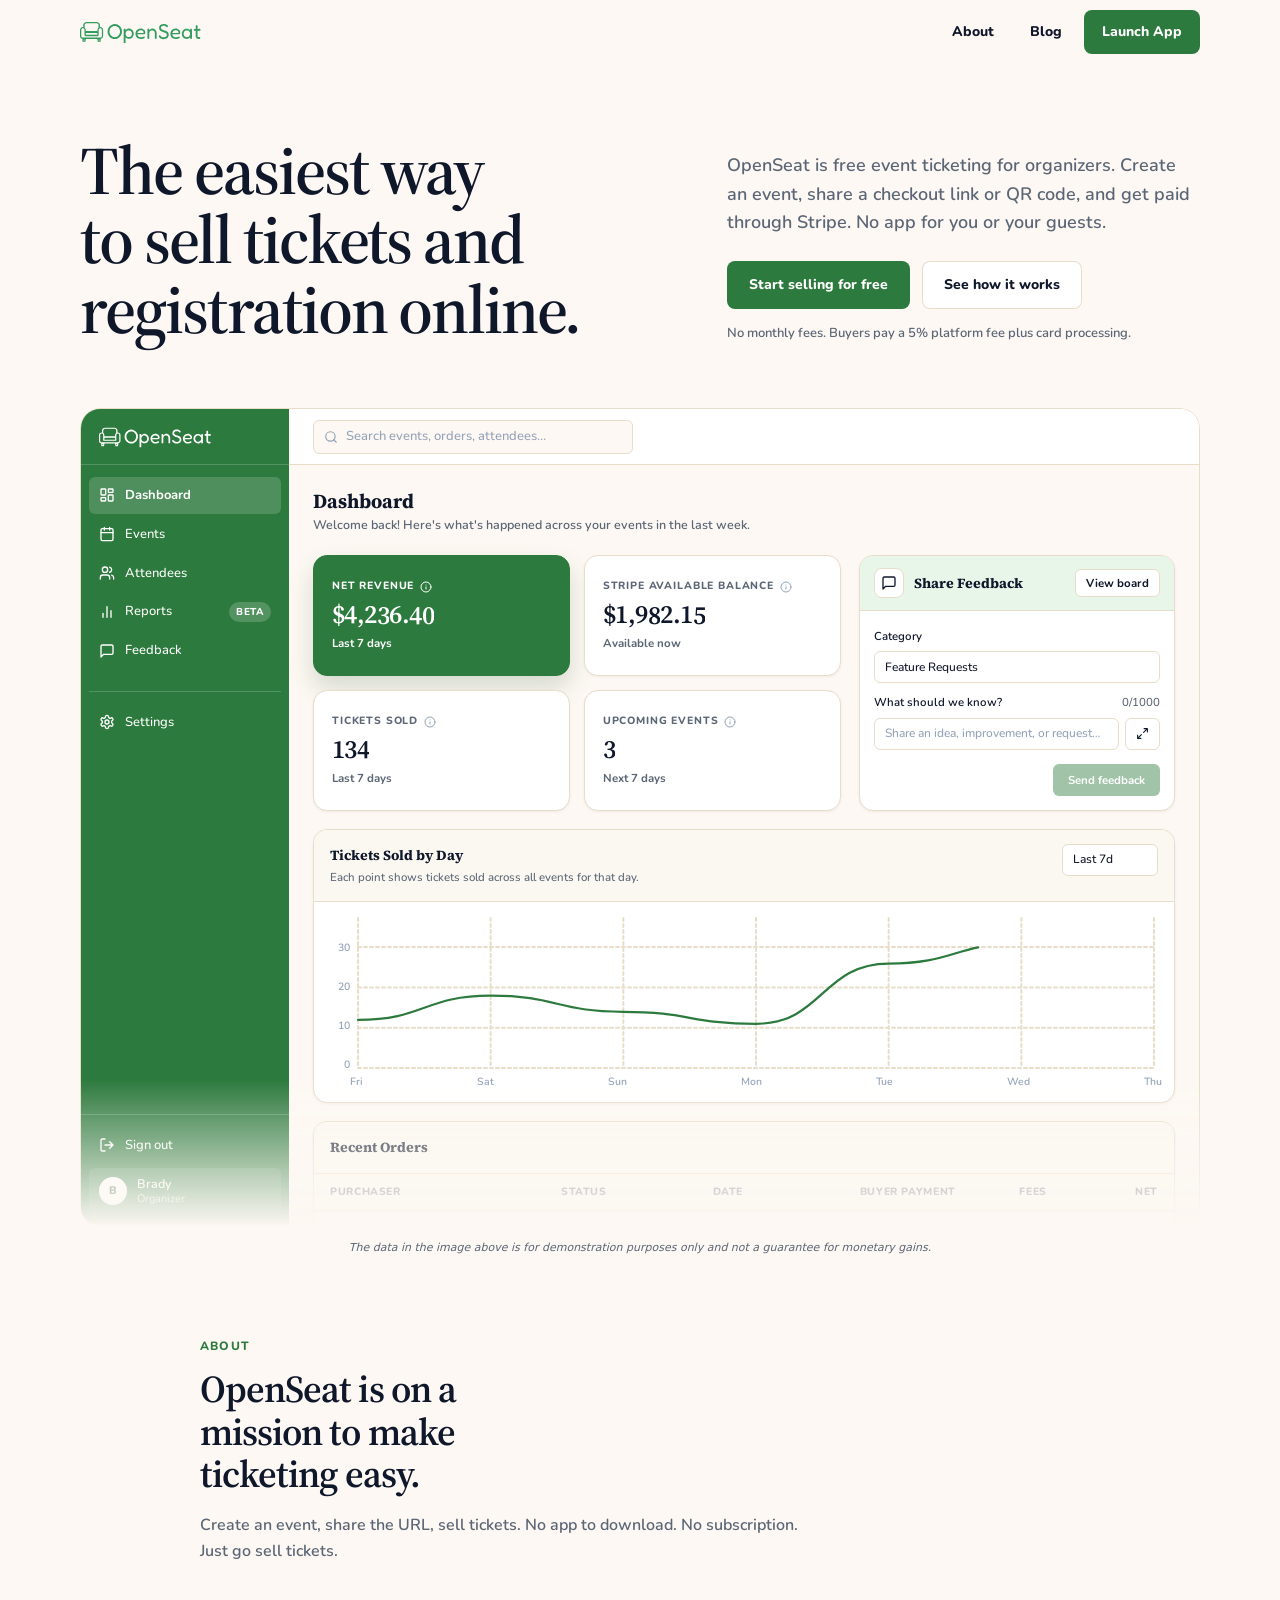
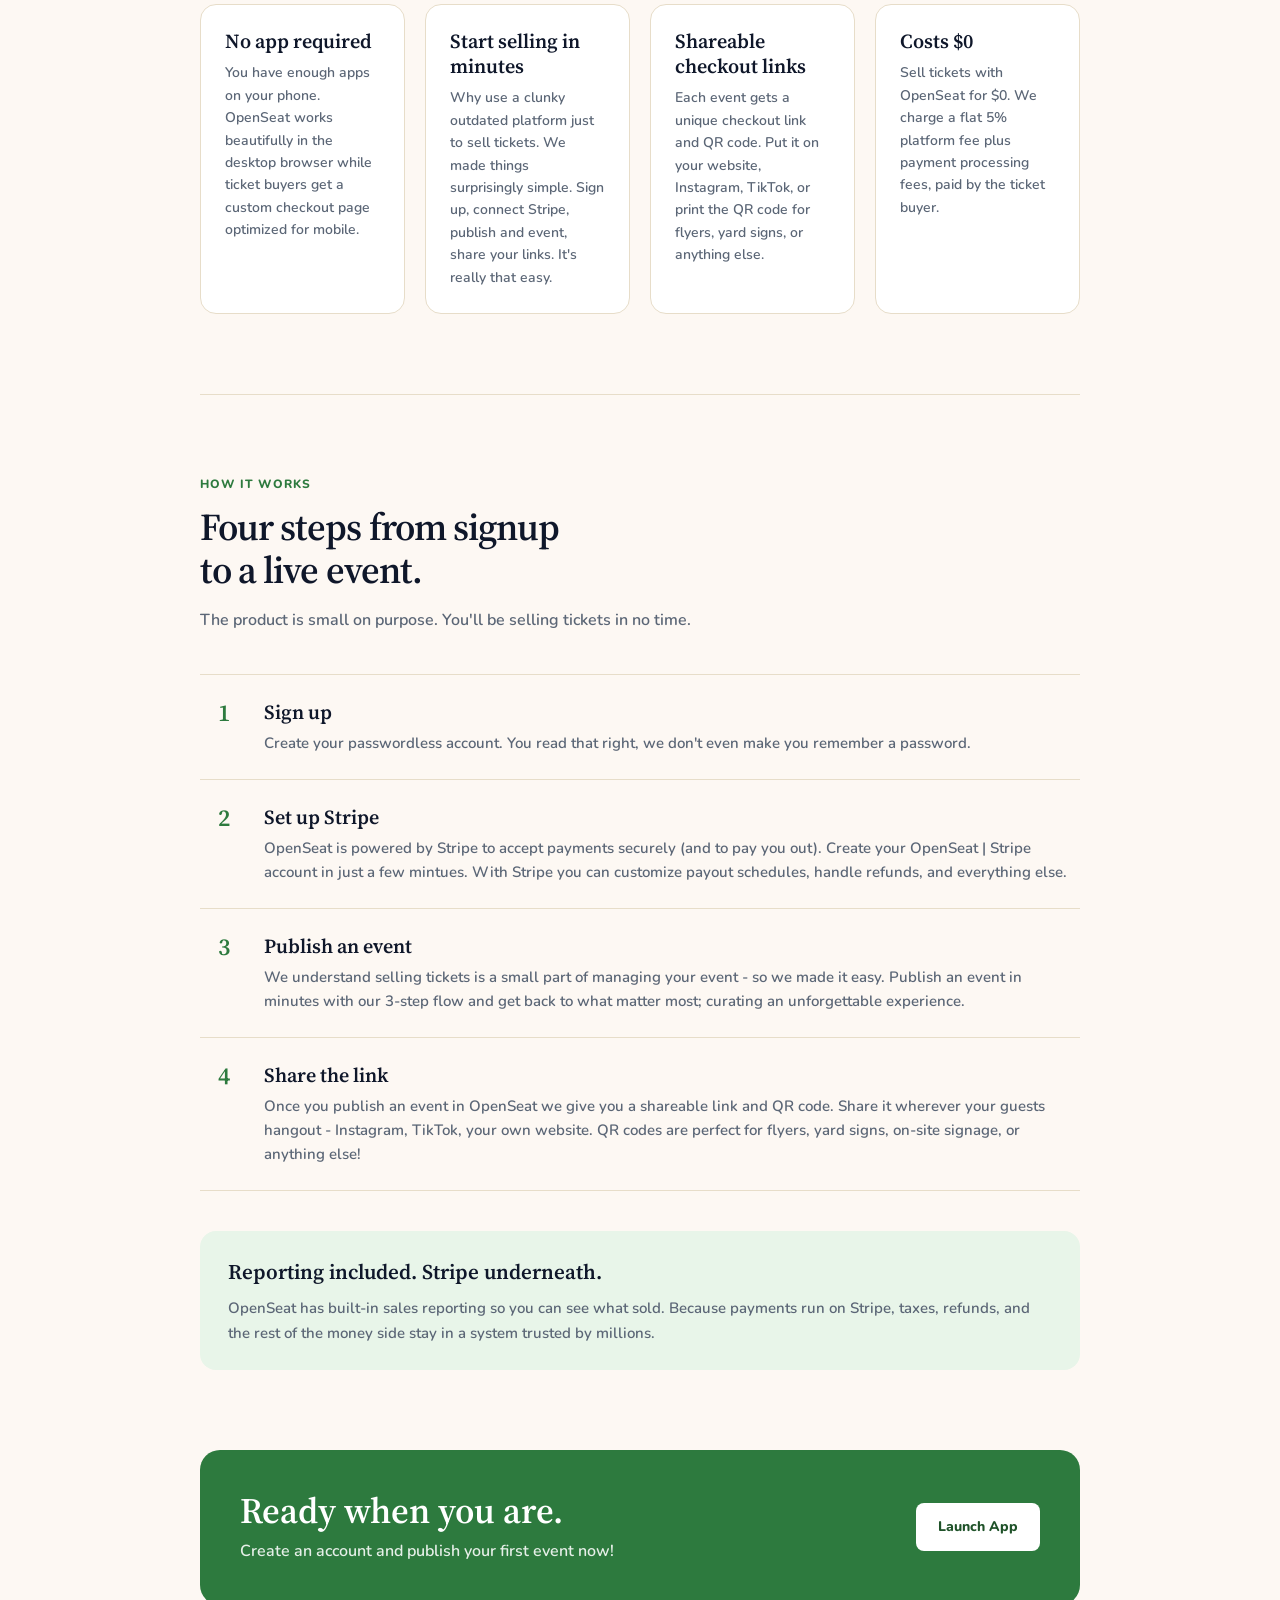
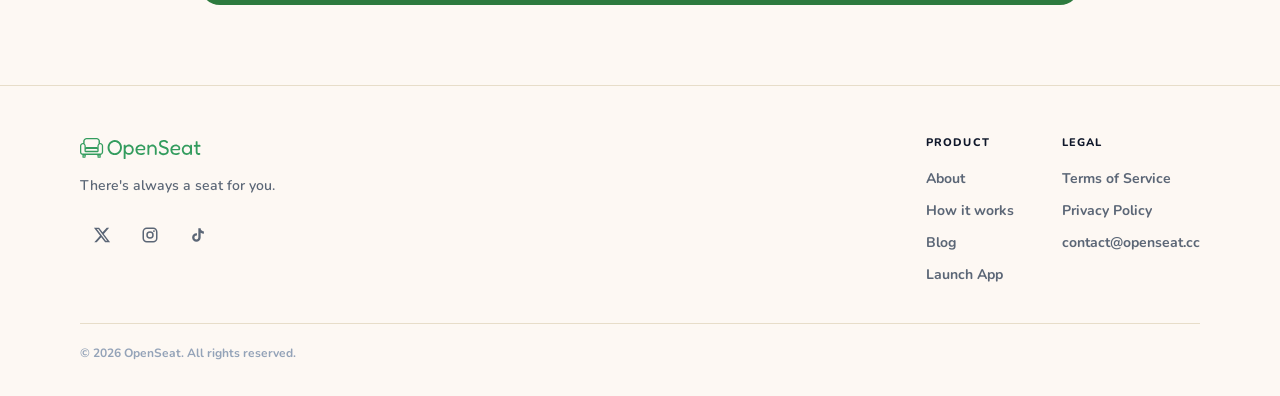
==== commit 2cb0f21f: "Replace hero screenshot with animated dashboard mockup and tune homepage SEO. Co-Authored-By: Claude" ====
--- a/index.html
+++ b/index.html
@@ -1,6 +1,7 @@
 <!DOCTYPE html>
 <html lang="en">
 <head>
+    <meta charset="UTF-8">
     <script async src="https://www.googletagmanager.com/gtag/js?id=G-BRN6K1R4JL"></script>
     <script>
       window.dataLayer = window.dataLayer || [];
@@ -8,26 +9,76 @@
       gtag('js', new Date());
       gtag('config', 'G-BRN6K1R4JL');
     </script>
-    <meta charset="UTF-8">
+    <!-- Meta Pixel Code -->
+    <script>
+      // Skip the pixel for visitors who send a Global Privacy Control opt-out signal.
+      if (!navigator.globalPrivacyControl) {
+      !function(f,b,e,v,n,t,s)
+      {if(f.fbq)return;n=f.fbq=function(){n.callMethod?
+      n.callMethod.apply(n,arguments):n.queue.push(arguments)};
+      if(!f._fbq)f._fbq=n;n.push=n;n.loaded=!0;n.version='2.0';
+      n.queue=[];t=b.createElement(e);t.async=!0;
+      t.src=v;s=b.getElementsByTagName(e)[0];
+      s.parentNode.insertBefore(t,s)}(window, document,'script',
+      'https://connect.facebook.net/en_US/fbevents.js');
+      fbq('init', '1438757451089858');
+      fbq('track', 'PageView');
+      }
+    </script>
+    <noscript><img height="1" width="1" style="display:none"
+      src="https://www.facebook.com/tr?id=1438757451089858&ev=PageView&noscript=1"
+    /></noscript>
+    <!-- End Meta Pixel Code -->
     <meta name="viewport" content="width=device-width, initial-scale=1.0">
-    <meta name="description" content="OpenSeat is ticketing for event organizers. No app required. Start selling in minutes with shareable checkout links, powered by Stripe.">
+    <meta name="facebook-domain-verification" content="xy89tg8i8ruuk3gkn08v4eogpljjwp" />
+    <title>Sell Tickets Online for Free | OpenSeat Event Ticketing</title>
+    <meta name="description" content="Sell event tickets and registration online for free. Create an event, share a checkout link or QR code, and get paid through Stripe. No app required.">
+    <link rel="canonical" href="https://openseat.cc/">
 
     <meta property="og:type" content="website">
     <meta property="og:url" content="https://openseat.cc/">
-    <meta property="og:title" content="OpenSeat — Sell tickets and registration">
-    <meta property="og:description" content="Start selling tickets in minutes. Share checkout links for your events. Built-in reporting, powered by Stripe.">
+    <meta property="og:title" content="Sell tickets online for free with OpenSeat">
+    <meta property="og:description" content="Create an event, share a checkout link or QR code, and get paid through Stripe. No app required.">
     <meta property="og:image" content="https://openseat.cc/assets/images/og-image.png">
     <meta property="og:image:width" content="1200">
     <meta property="og:image:height" content="630">
+    <meta property="og:image:alt" content="OpenSeat event ticketing">
     <meta property="og:site_name" content="OpenSeat">
 
     <meta name="twitter:card" content="summary_large_image">
     <meta name="twitter:url" content="https://openseat.cc/">
-    <meta name="twitter:title" content="OpenSeat — Sell tickets and registration">
-    <meta name="twitter:description" content="Start selling tickets in minutes. Share checkout links for your events. Built-in reporting, powered by Stripe.">
+    <meta name="twitter:title" content="Sell tickets online for free with OpenSeat">
+    <meta name="twitter:description" content="Create an event, share a checkout link or QR code, and get paid through Stripe. No app required.">
     <meta name="twitter:image" content="https://openseat.cc/assets/images/og-image.png">
-
-    <title>OpenSeat — Sell tickets and registration. No app required.</title>
+    <meta name="twitter:site" content="@OpenSeatHQ">
+
+    <script type="application/ld+json">
+    {
+      "@context": "https://schema.org",
+      "@graph": [
+        {
+          "@type": "Organization",
+          "@id": "https://openseat.cc/#organization",
+          "name": "OpenSeat",
+          "url": "https://openseat.cc/",
+          "logo": "https://openseat.cc/assets/images/Official.png",
+          "email": "contact@openseat.cc",
+          "sameAs": [
+            "https://x.com/OpenSeatHQ",
+            "https://www.instagram.com/openseatofficial/",
+            "https://www.tiktok.com/@openseathq"
+          ]
+        },
+        {
+          "@type": "WebSite",
+          "@id": "https://openseat.cc/#website",
+          "url": "https://openseat.cc/",
+          "name": "OpenSeat",
+          "publisher": { "@id": "https://openseat.cc/#organization" }
+        }
+      ]
+    }
+    </script>
 
     <link rel="icon" type="image/x-icon" href="/favicon.ico">
     <link rel="icon" type="image/png" href="assets/images/Official.png">
@@ -56,23 +107,140 @@
     </nav>
 
     <header class="hero">
-        <div class="hero-shot">
-            <div class="hero-shot-chrome" aria-hidden="true">
-                <span></span><span></span><span></span>
-            </div>
-            <div class="hero-shot-body">
-                <img src="assets/images/dashboard-hero.jpg" alt="OpenSeat organizer dashboard showing revenue, tickets sold, and recent orders">
+        <div class="hero-copy">
+            <h1>The easiest way to sell tickets and registration online.</h1>
+            <div class="hero-side">
+                <p class="hero-lede">OpenSeat is free event ticketing for organizers. Create an event, share a checkout link or QR code, and get paid through Stripe. No app for you or your guests.</p>
+                <div class="hero-actions">
+                    <a class="btn btn-primary btn-lg" href="https://app.openseat.cc">Start selling for free</a>
+                    <a class="btn btn-secondary btn-lg" href="#how">See how it works</a>
+                </div>
+                <p class="hero-note">No monthly fees. Buyers pay a 5% platform fee plus card processing.</p>
             </div>
         </div>
-        <h1>
-            The easiest way to <span class="hero-accent">sell</span> tickets and registration.
-        </h1>
-        <p class="hero-lede">OpenSeat is a free to use, lightweight ticketing platform. No app required. Start selling tickets in minutes.</p>
-        <a class="scroll-hint" href="#about" aria-label="Scroll to about">
-            <svg width="20" height="20" viewBox="0 0 24 24" fill="none" stroke="currentColor" stroke-width="2" aria-hidden="true">
-                <path d="M6 9l6 6 6-6"/>
+
+        <figure class="hero-mock" role="img" aria-label="OpenSeat organizer dashboard showing net revenue, Stripe balance, tickets sold, upcoming events, a daily ticket sales chart, and recent orders">
+            <svg width="0" height="0" style="position:absolute" aria-hidden="true">
+                <defs>
+                    <symbol id="i-dash" viewBox="0 0 24 24"><rect x="3" y="3" width="7" height="9" rx="1"/><rect x="14" y="3" width="7" height="5" rx="1"/><rect x="14" y="12" width="7" height="9" rx="1"/><rect x="3" y="16" width="7" height="5" rx="1"/></symbol>
+                    <symbol id="i-cal" viewBox="0 0 24 24"><path d="M8 2v4M16 2v4"/><rect x="3" y="4" width="18" height="18" rx="2"/><path d="M3 10h18"/></symbol>
+                    <symbol id="i-users" viewBox="0 0 24 24"><path d="M16 21v-2a4 4 0 0 0-4-4H6a4 4 0 0 0-4 4v2"/><circle cx="9" cy="7" r="4"/><path d="M22 21v-2a4 4 0 0 0-3-3.87M16 3.13a4 4 0 0 1 0 7.75"/></symbol>
+                    <symbol id="i-chart" viewBox="0 0 24 24"><path d="M18 20V10M12 20V4M6 20v-6"/></symbol>
+                    <symbol id="i-msg" viewBox="0 0 24 24"><path d="M21 15a2 2 0 0 1-2 2H7l-4 4V5a2 2 0 0 1 2-2h14a2 2 0 0 1 2 2z"/></symbol>
+                    <symbol id="i-cog" viewBox="0 0 24 24"><circle cx="12" cy="12" r="3"/><path d="M12.22 2h-.44a2 2 0 0 0-2 2v.18a2 2 0 0 1-1 1.73l-.43.25a2 2 0 0 1-2 0l-.15-.08a2 2 0 0 0-2.73.73l-.22.38a2 2 0 0 0 .73 2.73l.15.1a2 2 0 0 1 1 1.72v.51a2 2 0 0 1-1 1.74l-.15.09a2 2 0 0 0-.73 2.73l.22.38a2 2 0 0 0 2.73.73l.15-.08a2 2 0 0 1 2 0l.43.25a2 2 0 0 1 1 1.73V20a2 2 0 0 0 2 2h.44a2 2 0 0 0 2-2v-.18a2 2 0 0 1 1-1.73l.43-.25a2 2 0 0 1 2 0l.15.08a2 2 0 0 0 2.73-.73l.22-.39a2 2 0 0 0-.73-2.73l-.15-.08a2 2 0 0 1-1-1.74v-.5a2 2 0 0 1 1-1.74l.15-.09a2 2 0 0 0 .73-2.73l-.22-.38a2 2 0 0 0-2.73-.73l-.15.08a2 2 0 0 1-2 0l-.43-.25a2 2 0 0 1-1-1.73V4a2 2 0 0 0-2-2z"/></symbol>
+                    <symbol id="i-out" viewBox="0 0 24 24"><path d="M9 21H5a2 2 0 0 1-2-2V5a2 2 0 0 1 2-2h4M16 17l5-5-5-5M21 12H9"/></symbol>
+                    <symbol id="i-search" viewBox="0 0 24 24"><circle cx="11" cy="11" r="8"/><path d="m21 21-4.3-4.3"/></symbol>
+                    <symbol id="i-info" viewBox="0 0 24 24"><circle cx="12" cy="12" r="10"/><path d="M12 16v-4M12 8h.01"/></symbol>
+                    <symbol id="i-expand" viewBox="0 0 24 24"><path d="M15 3h6v6M9 21H3v-6M21 3l-7 7M3 21l7-7"/></symbol>
+                </defs>
             </svg>
-        </a>
+            <div class="dash">
+                <aside class="dash-side">
+                    <div class="dash-brand"><img src="assets/images/new_logo.svg" alt="" width="132" height="29"></div>
+                    <div class="dash-nav">
+                        <span class="dash-nav-item is-active"><svg><use href="#i-dash"/></svg>Dashboard</span>
+                        <span class="dash-nav-item"><svg><use href="#i-cal"/></svg>Events</span>
+                        <span class="dash-nav-item"><svg><use href="#i-users"/></svg>Attendees</span>
+                        <span class="dash-nav-item"><svg><use href="#i-chart"/></svg>Reports<span class="dash-badge">Beta</span></span>
+                        <span class="dash-nav-item"><svg><use href="#i-msg"/></svg>Feedback</span>
+                        <div class="dash-nav-lower">
+                            <span class="dash-nav-item"><svg><use href="#i-cog"/></svg>Settings</span>
+                        </div>
+                    </div>
+                    <div class="dash-side-foot">
+                        <span class="dash-nav-item"><svg><use href="#i-out"/></svg>Sign out</span>
+                        <div class="dash-user">
+                            <span class="dash-avatar">B</span>
+                            <span><span class="dash-user-name">Brady</span><span class="dash-user-role">Organizer</span></span>
+                        </div>
+                    </div>
+                </aside>
+
+                <div class="dash-main">
+                    <div class="dash-top">
+                        <div class="dash-search"><svg><use href="#i-search"/></svg>Search events, orders, attendees…</div>
+                    </div>
+                    <div class="dash-page">
+                        <div class="dash-title">Dashboard</div>
+                        <p class="dash-desc">Welcome back! Here's what's happened across your events in the last week.</p>
+
+                        <div class="dash-overview">
+                            <div class="dash-kpis">
+                                <div class="dash-kpi is-accent">
+                                    <div class="dash-kpi-label">Net revenue <svg><use href="#i-info"/></svg></div>
+                                    <div class="dash-kpi-value" data-odometer>$4,236.40</div>
+                                    <div class="dash-kpi-sub">Last 7 days</div>
+                                </div>
+                                <div class="dash-kpi">
+                                    <div class="dash-kpi-label">Stripe available balance <svg><use href="#i-info"/></svg></div>
+                                    <div class="dash-kpi-value" data-odometer>$1,982.15</div>
+                                    <div class="dash-kpi-sub">Available now</div>
+                                </div>
+                                <div class="dash-kpi">
+                                    <div class="dash-kpi-label">Tickets sold <svg><use href="#i-info"/></svg></div>
+                                    <div class="dash-kpi-value" data-odometer>134</div>
+                                    <div class="dash-kpi-sub">Last 7 days</div>
+                                </div>
+                                <div class="dash-kpi">
+                                    <div class="dash-kpi-label">Upcoming events <svg><use href="#i-info"/></svg></div>
+                                    <div class="dash-kpi-value" data-odometer>3</div>
+                                    <div class="dash-kpi-sub">Next 7 days</div>
+                                </div>
+                            </div>
+
+                            <div class="dash-panel dash-feedback">
+                                <div class="dash-feedback-head">
+                                    <span class="dash-feedback-icon"><svg><use href="#i-msg"/></svg></span>
+                                    <span class="dash-panel-title">Share Feedback</span>
+                                    <span class="dash-btn">View board</span>
+                                </div>
+                                <div class="dash-feedback-body">
+                                    <span class="dash-field-label">Category</span>
+                                    <span class="dash-input">Feature Requests</span>
+                                    <span class="dash-field-label">What should we know? <span>0/1000</span></span>
+                                    <span class="dash-input-row"><span class="dash-input is-placeholder">Share an idea, improvement, or request…</span><span class="dash-input dash-input-icon"><svg><use href="#i-expand"/></svg></span></span>
+                                    <span class="dash-btn dash-btn-primary">Send feedback</span>
+                                </div>
+                            </div>
+                        </div>
+
+                        <div class="dash-panel dash-chart">
+                            <div class="dash-panel-head">
+                                <div>
+                                    <div class="dash-panel-title">Tickets Sold by Day</div>
+                                    <p class="dash-panel-desc">Each point shows tickets sold across all events for that day.</p>
+                                </div>
+                                <span class="dash-input dash-select">Last 7d</span>
+                            </div>
+                            <div class="dash-plot">
+                                <div class="dash-y"><span>30</span><span>20</span><span>10</span><span>0</span></div>
+                                <svg class="dash-line" viewBox="0 0 600 160" preserveAspectRatio="none">
+                                    <g class="dash-grid">
+                                        <path d="M0 31H600M0 74H600M0 117H600M0 160H600"/>
+                                        <path d="M0 0V160M100 0V160M200 0V160M300 0V160M400 0V160M500 0V160M600 0V160"/>
+                                    </g>
+                                    <path class="dash-line-path" pathLength="1" d="M0 108.6C50 108.6 50 82.9 100 82.9C150 82.9 150 100 200 100C250 100 250 112.9 300 112.9C350 112.9 350 48.6 400 48.6C450 48.6 450 27.1 500 27.1C550 27.1 550 65.7 600 65.7"/>
+                                </svg>
+                                <div class="dash-x"><span>Fri</span><span>Sat</span><span>Sun</span><span>Mon</span><span>Tue</span><span>Wed</span><span>Thu</span></div>
+                            </div>
+                        </div>
+
+                        <div class="dash-panel dash-orders">
+                            <div class="dash-panel-head"><div class="dash-panel-title">Recent Orders</div></div>
+                            <table>
+                                <thead><tr><th>Purchaser</th><th>Status</th><th>Date</th><th>Buyer payment</th><th class="dash-hide-sm">Fees</th><th>Net</th></tr></thead>
+                                <tbody>
+                                    <tr><td><b>Maya Chen</b><small>maya.chen@example.com</small></td><td><span class="dash-chip">Completed</span></td><td>Thu</td><td>$65.19</td><td class="dash-hide-sm">$5.19</td><td><b>$60.00</b></td></tr>
+                                    <tr><td><b>Jordan Ellis</b><small>jordan@example.com</small></td><td><span class="dash-chip">Completed</span></td><td>Thu</td><td>$38.15</td><td class="dash-hide-sm">$3.15</td><td><b>$35.00</b></td></tr>
+                                    <tr><td><b>Priya Patel</b><small>priya.p@example.com</small></td><td><span class="dash-chip">Completed</span></td><td>Wed</td><td>$108.35</td><td class="dash-hide-sm">$8.35</td><td><b>$100.00</b></td></tr>
+                                </tbody>
+                            </table>
+                        </div>
+                    </div>
+                </div>
+            </div>
+        </figure>
+        <p class="hero-disclaimer">The data in the image above is for demonstration purposes only and not a guarantee for monetary gains.</p>
     </header>
 
     <main>
@@ -200,5 +368,6 @@
         <p class="footer-bottom">© 2026 OpenSeat. All rights reserved.</p>
     </footer>
     <script src="/js/analytics.js"></script>
+    <script src="/js/hero.js"></script>
 </body>
 </html>
--- a/css/home.css
+++ b/css/home.css
@@ -1,105 +1,652 @@
 /* Homepage composition */
 
 .hero {
-    display: flex;
-    flex-direction: column;
-    align-items: center;
-    justify-content: center;
-    min-height: 100svh;
-    padding: calc(var(--nav-h) + 32px) var(--space-page) 48px;
+    width: min(1120px, calc(100% - 2 * var(--space-page)));
+    margin: 0 auto;
+    padding-top: calc(var(--nav-h) + clamp(32px, 7vw, 72px));
+}
+
+.hero-copy {
+    display: grid;
+    gap: 24px;
+}
+
+@media (min-width: 900px) {
+    .hero-copy {
+        grid-template-columns: minmax(0, 1.25fr) minmax(0, 1fr);
+        align-items: end;
+        gap: 56px;
+    }
+}
+
+.hero h1 {
+    max-width: 16ch;
+    font-family: var(--font-serif);
+    font-size: clamp(40px, 6.4vw, 68px);
+    font-weight: 600;
+    line-height: 1.02;
+    letter-spacing: -0.03em;
+    text-wrap: balance;
+}
+
+.hero-lede {
+    max-width: 46ch;
+    color: var(--text-secondary);
+    font-size: clamp(16px, 1.8vw, 18px);
+    line-height: 1.6;
+}
+
+.hero-actions {
+    display: flex;
+    flex-wrap: wrap;
+    gap: 12px;
+    margin-top: 24px;
+}
+
+.btn-secondary {
+    color: var(--text);
+    background: var(--surface);
+    box-shadow: inset 0 0 0 1px var(--border);
+}
+
+.btn-secondary:hover {
+    color: var(--primary-dark);
+    box-shadow: inset 0 0 0 1px var(--primary);
+}
+
+.hero-note {
+    margin-top: 14px;
+    color: var(--text-secondary);
+    font-size: 13px;
+}
+
+.hero-disclaimer {
+    margin-top: 12px;
+    color: var(--text-secondary);
+    font-size: 11px;
+    font-style: italic;
+    font-weight: 500;
     text-align: center;
 }
 
-.hero-shot {
-    width: min(880px, 100%);
-    height: min(46svh, 420px);
+/* Dashboard mockup: mirrors app.openseat.cc /admin (web-platform/src/admin). */
+
+.hero-mock {
+    position: relative;
+    margin-top: clamp(40px, 6vw, 64px);
+    height: clamp(560px, 64vw, 860px);
     overflow: hidden;
     border: 1px solid var(--border);
     border-radius: var(--radius-panel);
+    background: var(--bg);
+    box-shadow: 0 30px 60px -30px rgba(31, 82, 41, 0.35);
+    -webkit-mask-image: linear-gradient(to bottom, #000 82%, transparent);
+    mask-image: linear-gradient(to bottom, #000 82%, transparent);
+    animation: mock-rise 900ms cubic-bezier(0.2, 0.8, 0.2, 1) 120ms both;
+}
+
+@keyframes mock-rise {
+    from {
+        opacity: 0;
+        transform: translateY(28px);
+    }
+}
+
+.dash {
+    display: flex;
+    height: 100%;
+    font-size: 13px;
+    text-align: left;
+}
+
+.dash svg {
+    width: 16px;
+    height: 16px;
+    flex-shrink: 0;
+    fill: none;
+    stroke: currentColor;
+    stroke-width: 2;
+    stroke-linecap: round;
+    stroke-linejoin: round;
+}
+
+.dash-side {
+    display: flex;
+    flex-direction: column;
+    width: 208px;
+    flex-shrink: 0;
+    color: var(--white);
+    background: var(--primary);
+}
+
+.dash-brand {
+    display: flex;
+    align-items: center;
+    height: 56px;
+    padding: 0 18px;
+    border-bottom: 1px solid rgba(255, 255, 255, 0.18);
+}
+
+.dash-brand img {
+    height: 26px;
+    width: auto;
+    filter: brightness(0) invert(1);
+}
+
+.dash-nav {
+    flex: 1;
+    display: flex;
+    flex-direction: column;
+    gap: 2px;
+    padding: 12px 8px;
+}
+
+.dash-nav-lower {
+    margin-top: 20px;
+    padding-top: 12px;
+    border-top: 1px solid rgba(255, 255, 255, 0.18);
+}
+
+.dash-nav-item {
+    display: flex;
+    align-items: center;
+    gap: 10px;
+    padding: 8px 10px;
+    border-radius: 6px;
+    font-weight: 500;
+}
+
+.dash-nav-item.is-active {
+    background: rgba(255, 255, 255, 0.16);
+    font-weight: 700;
+}
+
+.dash-badge {
+    margin-left: auto;
+    padding: 2px 7px;
+    border-radius: 100px;
+    background: rgba(255, 255, 255, 0.18);
+    font-size: 10px;
+    font-weight: 800;
+    letter-spacing: 0.04em;
+    text-transform: uppercase;
+}
+
+.dash-side-foot {
+    display: flex;
+    flex-direction: column;
+    gap: 4px;
+    padding: 12px 8px;
+    border-top: 1px solid rgba(255, 255, 255, 0.18);
+}
+
+.dash-user {
+    display: flex;
+    align-items: center;
+    gap: 10px;
+    padding: 8px 10px;
+    border-radius: 6px;
+    background: rgba(255, 255, 255, 0.1);
+}
+
+.dash-avatar {
+    display: grid;
+    place-items: center;
+    width: 28px;
+    height: 28px;
+    border-radius: 50%;
+    color: var(--primary-dark);
+    background: var(--white);
+    font-size: 11px;
+    font-weight: 800;
+}
+
+.dash-user-name,
+.dash-user-role {
+    display: block;
+    line-height: 1.3;
+}
+
+.dash-user-name {
+    font-size: 12.5px;
+}
+
+.dash-user-role {
+    color: rgba(255, 255, 255, 0.74);
+    font-size: 11px;
+    font-weight: 500;
+}
+
+.dash-main {
+    flex: 1;
+    min-width: 0;
+}
+
+.dash-top {
+    display: flex;
+    align-items: center;
+    height: 56px;
+    padding: 0 24px;
+    border-bottom: 1px solid var(--border);
     background: var(--surface);
-    box-shadow: 0 16px 40px rgba(15, 23, 42, 0.08);
-}
-
-.hero-shot-chrome {
+}
+
+.dash-search {
+    display: flex;
+    align-items: center;
+    gap: 8px;
+    width: min(320px, 100%);
+    height: 34px;
+    padding: 0 10px;
+    border: 1px solid var(--border);
+    border-radius: 6px;
+    color: var(--slate-400);
+    background: var(--bg);
+    font-weight: 500;
+}
+
+.dash-search svg {
+    width: 14px;
+    height: 14px;
+}
+
+.dash-page {
+    padding: 24px;
+}
+
+.dash-title {
+    font-family: var(--font-serif);
+    font-size: 20px;
+    font-weight: 700;
+    line-height: 1.2;
+}
+
+.dash-desc {
+    margin-top: 2px;
+    color: var(--text-secondary);
+    font-size: 12.5px;
+}
+
+.dash-overview {
+    display: grid;
+    grid-template-columns: minmax(0, 1fr) minmax(240px, 0.6fr);
+    gap: 18px;
+    margin-top: 20px;
+}
+
+.dash-kpis {
+    display: grid;
+    grid-template-columns: repeat(2, minmax(0, 1fr));
+    gap: 14px;
+}
+
+.dash-kpi {
+    display: flex;
+    flex-direction: column;
+    justify-content: center;
+    gap: 4px;
+    min-height: 104px;
+    padding: 16px 18px;
+    border: 1px solid var(--border);
+    border-radius: 14px;
+    background: var(--surface);
+    box-shadow: 0 1px 3px rgba(16, 24, 40, 0.06);
+}
+
+.dash-kpi.is-accent {
+    color: var(--white);
+    border-color: var(--primary);
+    background: var(--primary);
+    box-shadow: 0 12px 24px rgba(31, 82, 41, 0.18);
+}
+
+.dash-kpi-label {
     display: flex;
     align-items: center;
     gap: 6px;
-    height: 36px;
+    color: var(--text-secondary);
+    font-size: 10.5px;
+    font-weight: 800;
+    letter-spacing: 0.08em;
+    text-transform: uppercase;
+}
+
+.dash-kpi-label svg {
+    width: 12px;
+    height: 12px;
+    color: var(--slate-400);
+}
+
+.dash-kpi.is-accent .dash-kpi-label,
+.dash-kpi.is-accent .dash-kpi-label svg,
+.dash-kpi.is-accent .dash-kpi-sub {
+    color: var(--white);
+}
+
+.dash-kpi-value {
+    display: flex;
+    font-family: var(--font-serif);
+    font-size: 26px;
+    font-variant-numeric: tabular-nums;
+    font-weight: 600;
+    letter-spacing: -0.02em;
+    line-height: 1.2;
+}
+
+.odo-digit {
+    display: inline-block;
+    height: 1.2em;
+    overflow: hidden;
+}
+
+.odo-strip {
+    display: flex;
+    flex-direction: column;
+    transition: transform 1700ms cubic-bezier(0.16, 1, 0.3, 1);
+}
+
+.odo-strip span {
+    height: 1.2em;
+}
+
+.dash-kpi-sub {
+    color: var(--text-secondary);
+    font-size: 11.5px;
+    font-weight: 700;
+}
+
+.dash-panel {
+    border: 1px solid var(--border);
+    border-radius: 14px;
+    background: var(--surface);
+    box-shadow: 0 1px 3px rgba(16, 24, 40, 0.06);
+    overflow: hidden;
+}
+
+.dash-panel-head {
+    display: flex;
+    align-items: flex-start;
+    justify-content: space-between;
+    gap: 12px;
+    padding: 14px 16px;
+    border-bottom: 1px solid var(--border);
+    background: #fbf8f1;
+}
+
+.dash-panel-title {
+    white-space: nowrap;
+    font-family: var(--font-serif);
+    font-size: 14px;
+    font-weight: 700;
+}
+
+.dash-panel-desc {
+    margin-top: 2px;
+    color: var(--text-secondary);
+    font-size: 11.5px;
+    font-weight: 500;
+}
+
+.dash-feedback-head {
+    display: flex;
+    align-items: center;
+    gap: 10px;
+    padding: 12px 14px;
+    border-bottom: 1px solid var(--border);
+    background: var(--green-100);
+}
+
+.dash-feedback-icon {
+    display: grid;
+    place-items: center;
+    width: 30px;
+    height: 30px;
+    border: 1px solid var(--border);
+    border-radius: 8px;
+    background: var(--surface);
+}
+
+.dash-feedback-head .dash-btn {
+    margin-left: auto;
+}
+
+.dash-feedback-body {
+    display: flex;
+    flex-direction: column;
+    gap: 6px;
+    padding: 12px 14px 14px;
+}
+
+.dash-field-label {
+    display: flex;
+    justify-content: space-between;
+    margin-top: 4px;
+    font-size: 11.5px;
+}
+
+.dash-field-label span {
+    color: var(--text-secondary);
+    font-weight: 500;
+}
+
+.dash-input {
+    display: flex;
+    align-items: center;
+    min-height: 32px;
+    padding: 0 10px;
+    border: 1px solid var(--border);
+    border-radius: 6px;
+    background: var(--surface);
+    font-size: 12px;
+    font-weight: 500;
+}
+
+.dash-input.is-placeholder {
+    flex: 1;
+    color: var(--slate-400);
+}
+
+.dash-input-row {
+    display: flex;
+    gap: 6px;
+}
+
+.dash-input-icon svg {
+    width: 13px;
+    height: 13px;
+}
+
+.dash-btn {
+    display: inline-flex;
+    align-items: center;
+    height: 28px;
+    padding: 0 10px;
+    border: 1px solid var(--border);
+    border-radius: 6px;
+    background: var(--surface);
+    font-size: 11.5px;
+    font-weight: 700;
+    white-space: nowrap;
+}
+
+.dash-btn-primary {
+    align-self: flex-end;
+    margin-top: 8px;
+    height: 32px;
     padding: 0 14px;
-    border-bottom: 1px solid var(--border);
-    background: color-mix(in srgb, var(--cream-050) 80%, var(--white));
-}
-
-.hero-shot-chrome span {
-    width: 8px;
-    height: 8px;
-    border-radius: 50%;
-    background: var(--sand-200);
-}
-
-.hero-shot-body {
-    height: calc(100% - 36px);
-    overflow: hidden;
-    background: var(--cream-050);
-}
-
-.hero-shot-body img {
+    border-color: transparent;
+    color: var(--white);
+    background: color-mix(in srgb, var(--primary) 45%, var(--white));
+}
+
+.dash-select {
+    min-width: 96px;
+}
+
+.dash-chart {
+    margin-top: 18px;
+}
+
+.dash-plot {
+    display: grid;
+    grid-template-columns: 24px 1fr;
+    grid-template-rows: 150px auto;
+    column-gap: 8px;
+    padding: 16px 20px 12px 12px;
+}
+
+.dash-y {
+    display: flex;
+    flex-direction: column;
+    justify-content: space-between;
+    margin-top: 22px;
+    margin-bottom: -6px;
+    color: var(--slate-400);
+    font-size: 10.5px;
+    text-align: right;
+}
+
+.dash .dash-line {
     width: 100%;
     height: 100%;
-    object-fit: cover;
-    object-position: top center;
-}
-
-.hero h1 {
-    max-width: 26ch;
-    margin-top: 32px;
-    font-family: var(--font-serif);
-    font-size: clamp(40px, 7vw, 56px);
-    font-weight: 600;
-    line-height: 1.02;
-    letter-spacing: -0.03em;
-}
-
-.hero-accent {
-    color: var(--primary);
-}
-
-.hero-lede {
-    max-width: 42ch;
-    margin-top: 16px;
-    color: var(--text-secondary);
-    font-size: clamp(16px, 2vw, 18px);
-    line-height: 1.55;
-}
-
-.scroll-hint {
-    display: inline-flex;
-    align-items: center;
-    justify-content: center;
-    width: 44px;
-    height: 44px;
-    margin-top: 32px;
-    color: var(--text);
-    text-decoration: none;
-    transition: color 160ms ease, transform 160ms ease;
-}
-
-.scroll-hint:hover {
-    color: var(--primary);
-    transform: translateY(3px);
-}
-
-.scroll-hint svg {
-    animation: hint-bob 1.8s ease-in-out infinite;
-}
-
-@keyframes hint-bob {
-    0%,
-    100% {
-        transform: translateY(0);
-    }
-    50% {
-        transform: translateY(5px);
+    overflow: visible;
+}
+
+.dash-grid path {
+    stroke: var(--border);
+    stroke-dasharray: 3 3;
+    vector-effect: non-scaling-stroke;
+}
+
+.dash .dash-line-path {
+    stroke: var(--primary);
+    stroke-width: 2.25;
+    vector-effect: non-scaling-stroke;
+    stroke-dasharray: 1;
+    stroke-dashoffset: 0;
+    animation: line-draw 1400ms cubic-bezier(0.65, 0, 0.35, 1) 700ms both;
+}
+
+@keyframes line-draw {
+    from {
+        stroke-dashoffset: 1;
+    }
+}
+
+.dash-x {
+    grid-column: 2;
+    display: flex;
+    justify-content: space-between;
+    margin: 6px -8px 0;
+    color: var(--slate-400);
+    font-size: 10.5px;
+}
+
+.dash-orders {
+    margin-top: 18px;
+}
+
+.dash-orders table {
+    width: 100%;
+    border-collapse: collapse;
+    font-size: 12px;
+}
+
+.dash-orders th {
+    padding: 10px 16px;
+    border-bottom: 1px solid var(--border);
+    color: var(--text-secondary);
+    background: #fbf8f1;
+    font-size: 10.5px;
+    font-weight: 800;
+    letter-spacing: 0.06em;
+    text-align: left;
+    text-transform: uppercase;
+}
+
+.dash-orders td {
+    padding: 10px 16px;
+    border-bottom: 1px solid var(--border);
+    font-weight: 500;
+}
+
+.dash-orders th:nth-child(n + 4),
+.dash-orders td:nth-child(n + 4) {
+    text-align: right;
+}
+
+.dash-orders small {
+    display: block;
+    color: var(--slate-400);
+    font-size: 11px;
+}
+
+.dash-chip {
+    padding: 3px 8px;
+    border-radius: 100px;
+    color: #027a48;
+    background: #ecfdf3;
+    font-size: 11px;
+    font-weight: 700;
+}
+
+/* Tablet: drop the feedback panel so the stats keep their room. */
+@media (max-width: 1080px) {
+    .dash-overview {
+        grid-template-columns: 1fr;
+    }
+
+    .dash-feedback {
+        display: none;
+    }
+}
+
+/* Phone: show the app's content area only, as the app itself does. */
+@media (max-width: 720px) {
+    .hero-mock {
+        height: 560px;
+    }
+
+    .dash-side {
+        display: none;
+    }
+
+    .dash-top,
+    .dash-page {
+        padding-left: 14px;
+        padding-right: 14px;
+    }
+
+    .dash-kpis {
+        gap: 10px;
+    }
+
+    .dash-kpi {
+        min-height: 92px;
+        padding: 12px;
+    }
+
+    .dash-kpi-label {
+        font-size: 9.5px;
+    }
+
+    .dash-kpi-label svg {
+        display: none;
+    }
+
+    .dash-kpi-value {
+        font-size: 21px;
+    }
+
+    .dash-orders th,
+    .dash-orders td {
+        padding: 8px 10px;
+    }
+
+    .dash-hide-sm,
+    .dash-orders th:nth-child(3),
+    .dash-orders td:nth-child(3) {
+        display: none;
     }
 }
 
